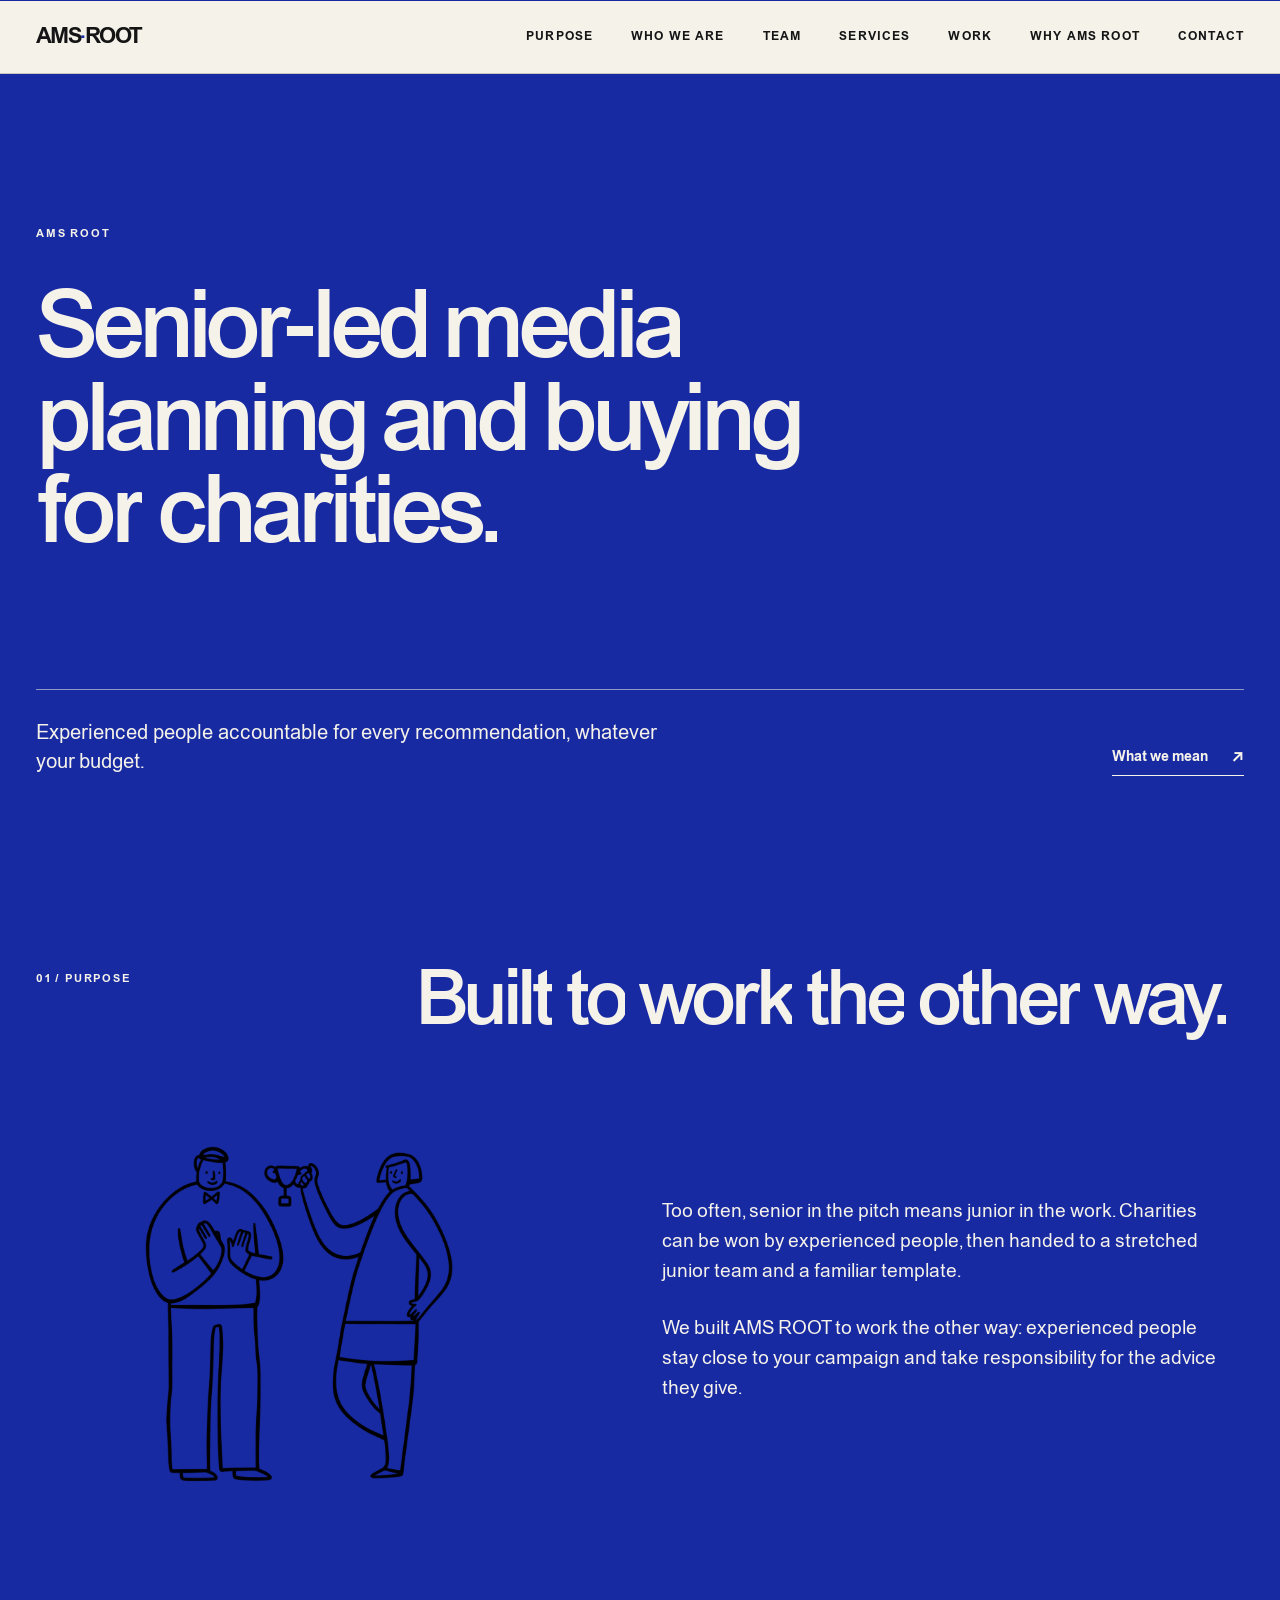
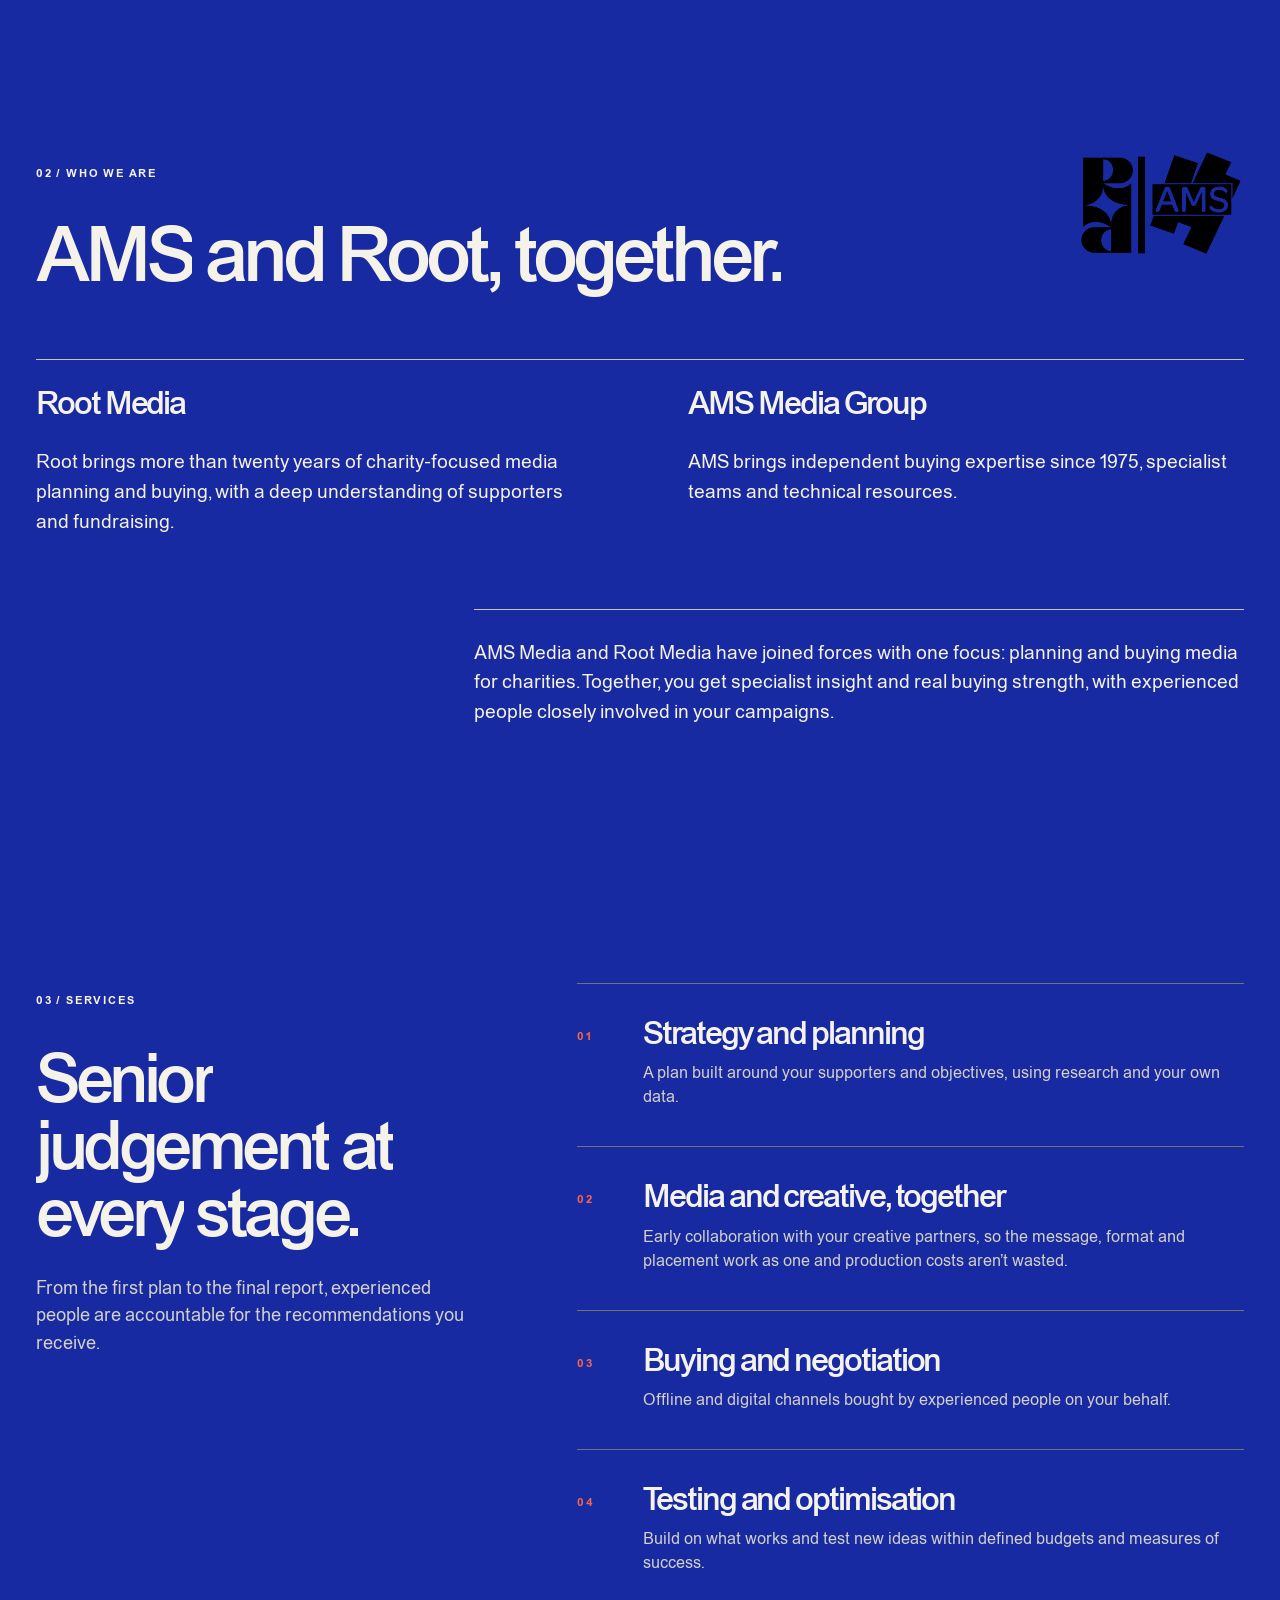
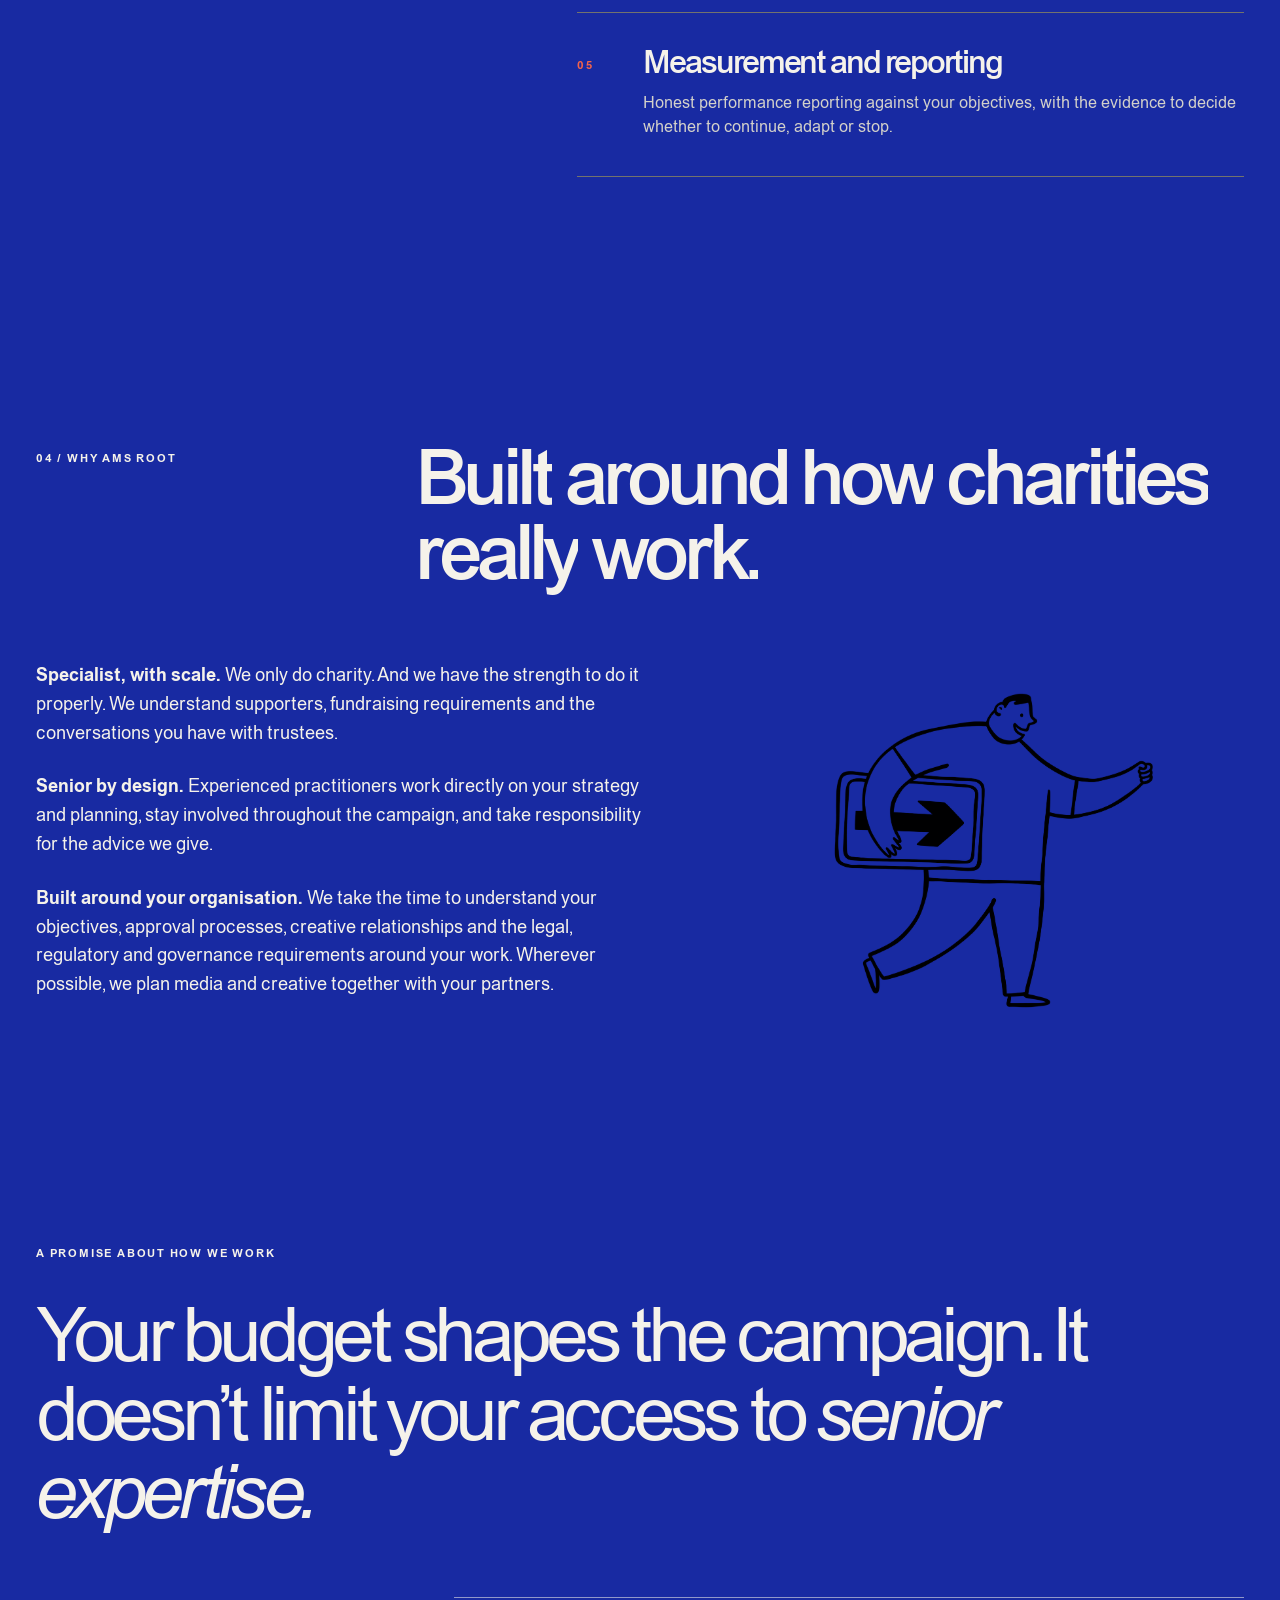
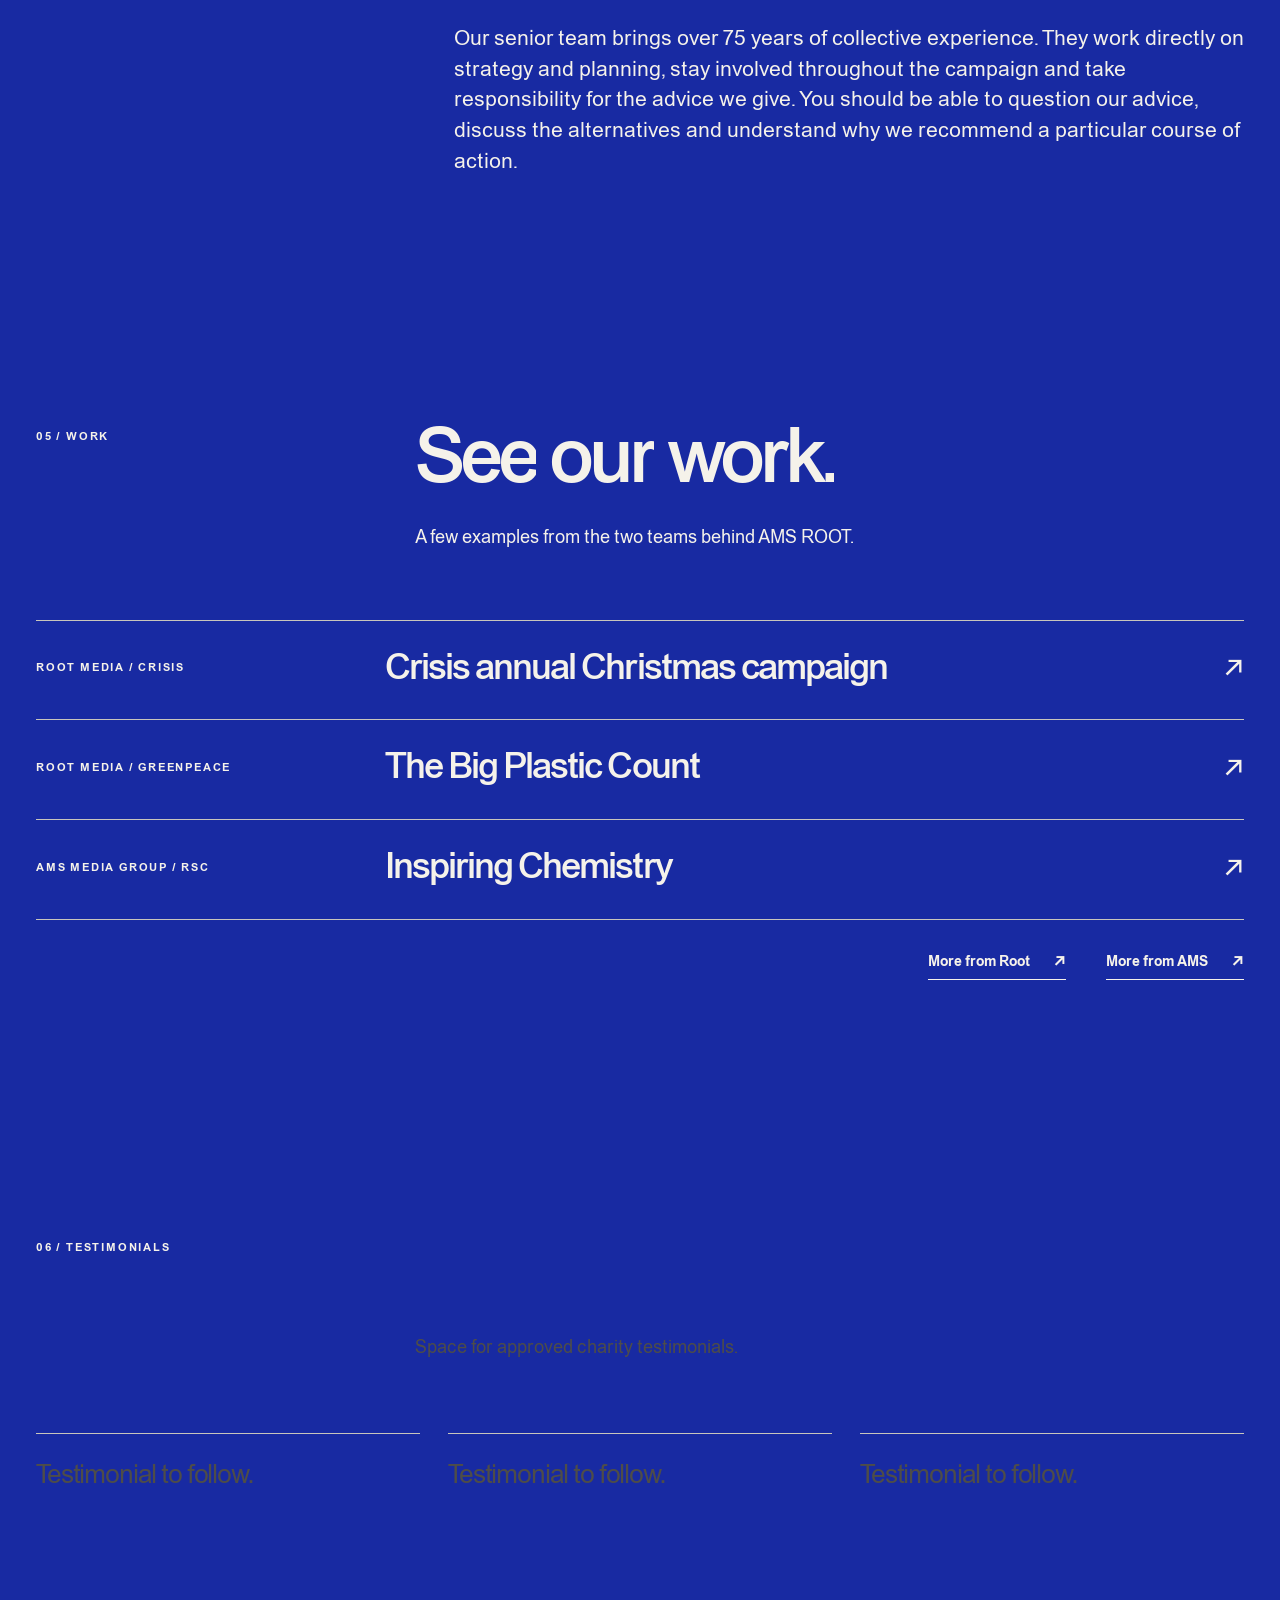
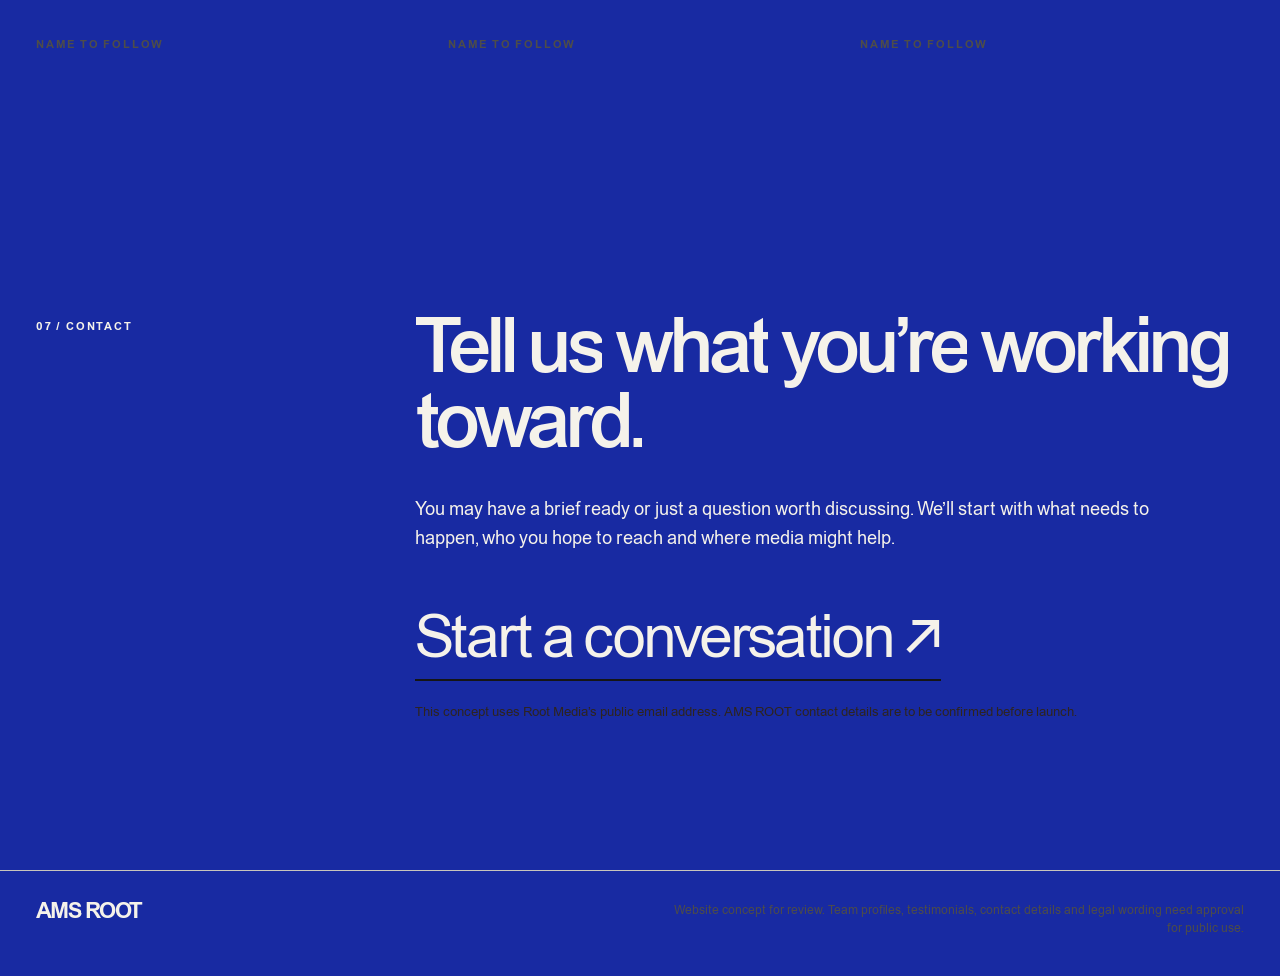
==== index.html @ 09531414 "Publish AMS ROOT website concept" ====
<!doctype html>
<html lang="en-GB">
<head>
  <meta charset="utf-8">
  <meta name="viewport" content="width=device-width, initial-scale=1">
  <meta name="robots" content="noindex, nofollow">
  <meta name="theme-color" content="#f5f2ea">
  <meta name="description" content="Senior-led media planning and buying for charities, with experienced people accountable for every recommendation, whatever your budget.">
  <title>AMS ROOT — Senior-led media planning and buying for charities</title>
  <style>
    @font-face { font-family: 'ABC Areal'; src: url('assets/fonts/ABCAreal-Regular.woff2') format('woff2'); font-weight: 400; font-style: normal; font-display: swap; }
    @font-face { font-family: 'ABC Areal'; src: url('assets/fonts/ABCAreal-Medium.woff2') format('woff2'); font-weight: 500; font-style: normal; font-display: swap; }
    @font-face { font-family: 'ABC Areal'; src: url('assets/fonts/ABCAreal-Bold.woff2') format('woff2'); font-weight: 700; font-style: normal; font-display: swap; }
    @font-face { font-family: 'ABC Areal'; src: url('assets/fonts/ABCAreal-RegularItalic.woff2') format('woff2'); font-weight: 400; font-style: italic; font-display: swap; }
    :root {
      --paper: #f5f2ea;
      --white: #fffefa;
      --ink: #151515;
      --muted: #4e4d49;
      --blue: #182aa2;
      --line: #c8c5bc;
      --max: 1440px;
    }
    * { box-sizing: border-box; }
    html { scroll-behavior: smooth; }
    body { margin: 0; background: var(--paper); color: var(--ink); font: 17px/1.5 'ABC Areal', Arial, Helvetica, sans-serif; }
    a { color: inherit; }
    button { font: inherit; cursor: pointer; }
    img { max-width: 100%; }
    h1, h2, h3, p, figure { margin: 0; }
    h1, h2, h3 { font-weight: 500; letter-spacing: -.065em; line-height: .98; }
    h1 { font-size: clamp(3.8rem, 7.4vw, 8rem); }
    h2 { font-size: clamp(3.3rem, 6vw, 6.8rem); }
    h3 { font-size: clamp(1.7rem, 2.5vw, 2.7rem); }
    .shell { width: min(calc(100% - 72px), var(--max)); margin: auto; }
    .kicker { font-size: .7rem; letter-spacing: .16em; line-height: 1.3; text-transform: uppercase; font-weight: 700; }
    .link { display: inline-flex; align-items: center; gap: 24px; border-bottom: 1px solid currentColor; padding: 0 0 7px; font-weight: 700; font-size: .86rem; text-decoration: none; }
    .link:hover { opacity: .64; }
    .arrow { font-size: 1.25em; line-height: 1; }
    :focus-visible { outline: 3px solid var(--blue); outline-offset: 4px; }
    section { scroll-margin-top: 72px; }

    .header { background: var(--paper); border-bottom: 1px solid var(--line); position: sticky; top: 0; z-index: 20; }
    .header-inner { min-height: 72px; display: flex; align-items: center; justify-content: space-between; gap: 30px; }
    .brand { font-size: 1.36rem; font-weight: 700; line-height: 1; letter-spacing: -.07em; text-decoration: none; white-space: nowrap; }
    .brand span { color: var(--blue); }
    .nav { display: flex; align-items: center; gap: 38px; }
    .nav a { text-decoration: none; text-transform: uppercase; font-size: .72rem; font-weight: 700; letter-spacing: .1em; }
    .nav a:hover { border-bottom: 1px solid currentColor; }
    .menu { display: none; border: 0; background: none; font-size: 1.6rem; padding: 5px; line-height: 1; }

    .hero { background: var(--blue); color: var(--paper); min-height: min(760px, calc(100svh - 72px)); display: flex; flex-direction: column; justify-content: space-between; }
    .hero-main { padding-top: clamp(72px, 10vw, 160px); padding-bottom: 80px; }
    .hero .kicker { margin-bottom: 39px; }
    .hero h1 { max-width: 1250px; }
    .hero-bottom { display: flex; align-items: end; justify-content: space-between; gap: 9%; border-top: 1px solid rgba(245,242,234,.55); padding: 28px 0 32px; }
    .hero-bottom p { font-size: clamp(1.05rem, 1.6vw, 1.45rem); max-width: 620px; line-height: 1.42; }
    .hero-bottom .link { white-space: nowrap; }

    .purpose { background: var(--paper); padding: 128px 0 100px; }
    .split { display: grid; grid-template-columns: .34fr 1fr; gap: 8%; }
    .section-label { padding-top: 10px; }
    .purpose h2 { max-width: 980px; }
    .prose { max-width: 790px; }
    .prose p { font-size: clamp(1.1rem, 1.48vw, 1.32rem); line-height: 1.55; margin-top: 32px; }
    .prose p:first-child { margin-top: 0; }
    .purpose-row { margin-top: 65px; display: grid; grid-template-columns: minmax(0, .9fr) minmax(0, 1fr); gap: clamp(50px, 8vw, 140px); align-items: center; }
    .purpose-art { width: min(100%, 490px); justify-self: center; }
    .purpose-art img { display: block; width: 100%; height: auto; }
    .purpose-copy { max-width: 570px; }
    .purpose-copy p { font-size: clamp(1.1rem, 1.5vw, 1.32rem); line-height: 1.55; }
    .purpose-copy p + p { margin-top: 28px; }

    .who { background: var(--white); padding: 122px 0 130px; }
    .who-head { display: grid; grid-template-columns: minmax(0, 1fr) auto; gap: 8%; align-items: end; margin-bottom: 66px; }
    .who h2 { margin: 37px 0 0; }
    .who-mark { width: clamp(112px, 13vw, 170px); align-self: end; margin-bottom: 7px; }
    .who-mark img { display: block; width: 100%; height: auto; }
    .who-grid { display: grid; grid-template-columns: 1fr 1fr; gap: 8%; border-top: 1px solid var(--line); }
    .who-grid article { padding-top: 28px; }
    .who-grid h3 { margin-bottom: 28px; }
    .who-grid p, .who-together { font-size: clamp(1.08rem, 1.5vw, 1.3rem); line-height: 1.55; max-width: 620px; }
    .who-together { margin: 72px 0 0 auto; padding-top: 28px; border-top: 1px solid var(--line); max-width: 770px; }

    .work { background: var(--ink); color: var(--paper); padding: 126px 0 139px; }
    .work-heading { display: grid; grid-template-columns: .34fr 1fr; gap: 8%; }
    .work h2 { max-width: 950px; }
    .work-heading .intro { max-width: 720px; font-size: 1.14rem; line-height: 1.5; margin-top: 28px; color: #d3d1ca; }
    .work-list { margin-top: 82px; border-top: 1px solid #73736d; }
    .work-item { display: grid; grid-template-columns: .34fr 1fr; gap: 8%; align-items: start; border-bottom: 1px solid #73736d; padding: 34px 0 37px; }
    .work-item .number { font-size: .7rem; letter-spacing: .16em; font-weight: 700; padding-top: 10px; }
    .work-item h3 { margin-bottom: 12px; }
    .work-item p { max-width: 660px; color: #d3d1ca; font-size: 1rem; }
    .work-note { margin-top: 22px; max-width: 700px; font-size: .82rem; color: #aba9a1; }

    .philosophy { background: var(--paper); padding: 125px 0 110px; }
    .philosophy h2 { max-width: 1000px; }
    .philosophy-grid { margin-top: 68px; display: grid; grid-template-columns: minmax(0, 1.1fr) minmax(0, .9fr); gap: clamp(50px, 8vw, 140px); align-items: center; }
    .philosophy-grid p { font-size: 1.14rem; line-height: 1.58; max-width: 620px; margin-bottom: 25px; }
    .philosophy-art { grid-column: 2; grid-row: 1; width: min(100%, 460px); justify-self: center; }
    .philosophy-art img { display: block; width: 100%; height: auto; }
    .philosophy-copy { grid-column: 1; grid-row: 1; }
    .belief { background: var(--blue); color: var(--paper); padding: 110px 0 120px; }
    .belief .kicker { margin-bottom: 37px; }
    .belief .statement { max-width: 1190px; font-size: clamp(3rem, 5.9vw, 6.6rem); line-height: 1.04; letter-spacing: -.07em; }
    .belief .statement span { font-family: 'ABC Areal', Arial, Helvetica, sans-serif; font-weight: 400; font-style: italic; letter-spacing: -.075em; }
    .belief .senior-promise { max-width: 790px; margin: 64px 0 0 auto; padding-top: 25px; border-top: 1px solid rgba(245,242,234,.55); font-size: clamp(1.15rem, 1.65vw, 1.55rem); line-height: 1.46; }

    .casework { background: var(--paper); padding: 122px 0 128px; }
    .casework-heading { display: grid; grid-template-columns: .34fr 1fr; gap: 8%; }
    .casework-heading p { max-width: 590px; margin-top: 30px; font-size: 1.14rem; line-height: 1.5; }
    .casework-list { margin-top: 68px; border-top: 1px solid var(--line); }
    .casework-link { display: grid; grid-template-columns: .34fr minmax(0, 1fr) auto; gap: 8%; align-items: center; padding: 28px 0 32px; border-bottom: 1px solid var(--line); text-decoration: none; }
    .casework-source { font-size: .7rem; font-weight: 700; letter-spacing: .16em; text-transform: uppercase; }
    .casework-title { font-size: clamp(1.65rem, 2.8vw, 3.15rem); font-weight: 500; line-height: 1.08; letter-spacing: -.055em; transition: transform .3s ease; }
    .casework-link:hover .casework-title { transform: translateX(8px); }
    .casework-arrow { font-size: clamp(1.35rem, 2.3vw, 2.4rem); line-height: 1; }
    .casework-more { display: flex; justify-content: flex-end; flex-wrap: wrap; gap: 24px 40px; margin-top: 32px; }

    .testimonials { background: var(--white); padding: 122px 0 130px; }
    .testimonial-heading { display: grid; grid-template-columns: .34fr 1fr; gap: 8%; }
    .testimonial-intro { max-width: 650px; margin-top: 28px; font-size: 1.14rem; line-height: 1.5; color: var(--muted); }
    .testimonial-list { display: grid; grid-template-columns: repeat(3, 1fr); gap: 28px; margin-top: 72px; }
    .testimonial-slot { min-height: 220px; padding-top: 26px; border-top: 1px solid var(--line); display: flex; flex-direction: column; justify-content: space-between; }
    .testimonial-slot p { font-size: clamp(1.4rem, 2vw, 2rem); line-height: 1.14; letter-spacing: -.045em; color: var(--muted); }
    .testimonial-slot span { font-size: .7rem; letter-spacing: .16em; text-transform: uppercase; font-weight: 700; color: var(--muted); }

    .contact { background: var(--paper); padding: 126px 0 148px; }
    .contact h2 { max-width: 960px; }
    .contact-grid { display: grid; grid-template-columns: .34fr 1fr; gap: 8%; }
    .contact-copy { margin-top: 36px; max-width: 750px; font-size: 1.15rem; line-height: 1.55; }
    .contact-email { display: inline-block; margin-top: 54px; padding-bottom: 9px; border-bottom: 2px solid var(--ink); font-size: clamp(2rem, 4.7vw, 5.2rem); letter-spacing: -.055em; line-height: 1.05; text-decoration: none; }
    .contact-email:hover { color: var(--blue); border-color: var(--blue); }
    .contact-note { display: block; font-size: .8rem; color: var(--muted); margin-top: 22px; }
    .footer { border-top: 1px solid var(--line); background: var(--paper); padding: 30px 0 38px; }
    .footer-inner { display: flex; justify-content: space-between; align-items: start; gap: 24px; }
    .footer p { max-width: 570px; text-align: right; font-size: .77rem; color: var(--muted); }

    @media(max-width: 900px) {
      .shell { width: min(calc(100% - 46px), var(--max)); }
      .nav { gap: 16px; }
      .hero { min-height: 0; }
      .hero-main { padding: 95px 0 100px; }
      .hero-bottom, .split, .work-heading, .casework-heading, .testimonial-heading, .contact-grid { grid-template-columns: 1fr; }
      .split, .work-heading, .casework-heading, .testimonial-heading, .contact-grid { gap: 27px; }
      .hero-bottom { display: grid; gap: 22px; }
      .purpose-row { gap: 45px; }
      .work-item { grid-template-columns: 50px 1fr; gap: 20px; }
      .philosophy-grid { gap: 35px; }
    }
    @media(max-width: 760px) {
      body { font-size: 16px; }
      .shell { width: min(calc(100% - 34px), var(--max)); }
      .header-inner { min-height: 64px; }
      .brand { font-size: 1.25rem; }
      .menu { display: block; }
      .nav { display: none; position: absolute; top: 64px; left: 0; right: 0; background: var(--paper); border-bottom: 1px solid var(--line); padding: 17px; flex-direction: column; align-items: stretch; gap: 0; }
      .nav.open { display: flex; }
      .nav a { padding: 14px 0; font-size: .85rem; }
      .hero-main { padding: 85px 0 95px; }
      .hero .kicker { margin-bottom: 25px; }
      .hero h1 { font-size: clamp(2.3rem, 9vw, 4.5rem); }
      .hero-bottom { padding: 25px 0 32px; }
      .hero-bottom p { font-size: 1.02rem; }
      .purpose, .who, .work, .philosophy, .casework, .testimonials, .contact { padding: 82px 0 88px; }
      .purpose h2, .who h2, .work h2, .philosophy h2, .casework h2, .testimonials h2, .contact h2 { font-size: clamp(3.2rem, 12vw, 4.8rem); }
      .who-head { grid-template-columns: 1fr auto; gap: 18px; margin-bottom: 44px; }
      .who h2 { margin: 28px 0 0; }
      .who-mark { width: clamp(82px, 20vw, 126px); margin-bottom: 4px; }
      .who-grid { grid-template-columns: 1fr; gap: 40px; }
      .who-grid h3 { margin-bottom: 16px; }
      .who-together { margin-top: 48px; }
      .purpose-row, .philosophy-grid { grid-template-columns: 1fr; gap: 26px; margin-top: 39px; }
      .purpose-copy p, .philosophy-grid p { font-size: 1.03rem; }
      .purpose-art { width: min(100%, 340px); }
      .philosophy-art { grid-column: 1; grid-row: 2; width: min(100%, 350px); }
      .philosophy-copy { grid-column: 1; grid-row: 1; }
      .work-list { margin-top: 51px; }
      .work-item { grid-template-columns: 1fr; gap: 7px; padding: 26px 0 30px; }
      .work-item .number { grid-column: 1/-1; padding: 0 0 10px; }
      .work-item h3 { font-size: 1.9rem; }
      .philosophy-art { margin-top: 12px; }
      .belief { padding: 85px 0 94px; }
      .belief .statement { font-size: clamp(2.9rem, 11vw, 4.7rem); }
      .belief .senior-promise { margin-top: 44px; padding-top: 22px; }
      .casework-heading p { margin-top: 0; font-size: 1.03rem; }
      .casework-list { margin-top: 46px; }
      .casework-link { grid-template-columns: minmax(0, 1fr) auto; gap: 12px; padding: 25px 0 28px; }
      .casework-source { grid-column: 1 / -1; }
      .casework-title { font-size: clamp(1.55rem, 7vw, 2.25rem); }
      .casework-more { justify-content: flex-start; margin-top: 30px; }
      .testimonial-list { grid-template-columns: 1fr; gap: 35px; margin-top: 50px; }
      .testimonial-slot { min-height: 150px; }
      .contact-email { font-size: clamp(2rem, 9vw, 3.5rem); margin-top: 40px; }
      .footer-inner { flex-direction: column; }
      .footer p { text-align: left; }
    }
    @media(prefers-reduced-motion: reduce) { html { scroll-behavior: auto; } }
  </style>
  <link rel="stylesheet" href="assets/site-effects.css">
</head>
<body data-theme="blue">
  <header class="header"><div class="shell header-inner">
    <a class="brand" href="#top" aria-label="AMS ROOT, back to top">AMS<span>·</span>ROOT</a>
    <button class="menu" type="button" aria-controls="nav" aria-expanded="false" aria-label="Open navigation">☰</button>
    <nav class="nav" id="nav" aria-label="Main navigation"><a href="#purpose">Purpose</a><a href="#who">Who we are</a><a href="team.html">Team</a><a href="#work">Services</a><a href="#casework">Work</a><a href="#philosophy">Why AMS ROOT</a><a href="#contact">Contact</a></nav>
  </div></header>

  <main id="top">
    <section class="hero" data-scroll-theme="blue" aria-labelledby="hero-title">
      <div class="shell hero-main"><div class="kicker">AMS ROOT</div><h1 id="hero-title">Senior-led media<br>planning and buying<br>for charities.</h1></div>
      <div class="shell hero-bottom"><p>Experienced people accountable for every recommendation, whatever your budget.</p><a class="link" href="#purpose">What we mean <span class="arrow" aria-hidden="true">↗</span></a></div>
    </section>

    <section class="purpose" id="purpose" data-scroll-theme="paper"><div class="shell">
      <div class="split"><div class="section-label kicker">01 / Purpose</div><h2>Built to work the other way.</h2></div>
      <div class="purpose-row"><figure class="purpose-art"><img src="assets/illustration-trophy-transparent.png" alt="Line illustration of two people celebrating with a trophy" loading="lazy"></figure><div class="purpose-copy">
        <p>Too often, senior in the pitch means junior in the work. Charities can be won by experienced people, then handed to a stretched junior team and a familiar template.</p>
        <p>We built AMS ROOT to work the other way: experienced people stay close to your campaign and take responsibility for the advice they give.</p>
      </div></div>
    </div></section>

    <section class="who" id="who" data-scroll-theme="white"><div class="shell">
      <div class="who-head"><div><div class="kicker">02 / Who we are</div><h2>AMS and Root, together.</h2></div><div class="who-mark"><img src="assets/ams-root-merge-transparent.png" alt="Root and AMS combined mark" loading="lazy"></div></div>
      <div class="who-grid">
        <article><h3>Root Media</h3><p>Root brings more than twenty years of charity-focused media planning and buying, with a deep understanding of supporters and fundraising.</p></article>
        <article><h3>AMS Media Group</h3><p>AMS brings independent buying expertise since 1975, specialist teams and technical resources.</p></article>
      </div>
      <p class="who-together">AMS Media and Root Media have joined forces with one focus: planning and buying media for charities. Together, you get specialist insight and real buying strength, with experienced people closely involved in your campaigns.</p>
    </div></section>

    <section class="work" id="work" data-scroll-theme="ink"><div class="shell">
      <div class="work-heading"><div class="section-label kicker">03 / Services</div><div><h2>Senior judgement at every stage.</h2><p class="intro">From the first plan to the final report, experienced people are accountable for the recommendations you receive.</p></div></div>
      <div class="work-list">
        <article class="work-item"><span class="number">01</span><span><h3>Strategy and planning</h3><p>A plan built around your supporters and objectives, using research and your own data.</p></span></article>
        <article class="work-item"><span class="number">02</span><span><h3>Media and creative, together</h3><p>Early collaboration with your creative partners, so the message, format and placement work as one and production costs aren’t wasted.</p></span></article>
        <article class="work-item"><span class="number">03</span><span><h3>Buying and negotiation</h3><p>Offline and digital channels bought by experienced people on your behalf.</p></span></article>
        <article class="work-item"><span class="number">04</span><span><h3>Testing and optimisation</h3><p>Build on what works and test new ideas within defined budgets and measures of success.</p></span></article>
        <article class="work-item"><span class="number">05</span><span><h3>Measurement and reporting</h3><p>Honest performance reporting against your objectives, with the evidence to decide whether to continue, adapt or stop.</p></span></article>
      </div>
    </div></section>

    <section class="philosophy" id="philosophy" data-scroll-theme="paper"><div class="shell">
      <div class="split"><div class="section-label kicker">04 / Why AMS ROOT</div><h2>Built around how charities really work.</h2></div>
      <div class="philosophy-grid"><div class="philosophy-copy">
        <p><strong>Specialist, with scale.</strong> We only do charity. And we have the strength to do it properly. We understand supporters, fundraising requirements and the conversations you have with trustees.</p>
        <p><strong>Senior by design.</strong> Experienced practitioners work directly on your strategy and planning, stay involved throughout the campaign, and take responsibility for the advice we give.</p>
        <p><strong>Built around your organisation.</strong> We take the time to understand your objectives, approval processes, creative relationships and the legal, regulatory and governance requirements around your work. Wherever possible, we plan media and creative together with your partners.</p>
      </div><figure class="philosophy-art"><img src="assets/illustration-direction-transparent.png" alt="Line illustration of a person carrying a directional sign" loading="lazy"></figure></div>
    </div></section>

    <section class="belief" data-scroll-theme="blue"><div class="shell"><div class="kicker">A promise about how we work</div><p class="statement">Your budget shapes the campaign. It doesn’t limit your access to <span>senior expertise.</span></p><p class="senior-promise">Our senior team brings over 75 years of collective experience. They work directly on strategy and planning, stay involved throughout the campaign and take responsibility for the advice we give. You should be able to question our advice, discuss the alternatives and understand why we recommend a particular course of action.</p></div></section>

    <section class="casework" id="casework" data-scroll-theme="paper"><div class="shell">
      <div class="casework-heading"><div class="section-label kicker">05 / Work</div><div><h2>See our work.</h2><p>A few examples from the two teams behind AMS ROOT.</p></div></div>
      <div class="casework-list">
        <a class="casework-link" href="https://www.rootmedia.co.uk/work/annual-christmas-campaign" target="_blank" rel="noopener noreferrer" aria-label="Crisis annual Christmas campaign case study on Root Media, opens in a new tab"><span class="casework-source">Root Media / Crisis</span><span class="casework-title">Crisis annual Christmas campaign</span><span class="casework-arrow" aria-hidden="true">↗</span></a>
        <a class="casework-link" href="https://www.rootmedia.co.uk/work/the-big-plastic-count" target="_blank" rel="noopener noreferrer" aria-label="The Big Plastic Count case study on Root Media, opens in a new tab"><span class="casework-source">Root Media / Greenpeace</span><span class="casework-title">The Big Plastic Count</span><span class="casework-arrow" aria-hidden="true">↗</span></a>
        <a class="casework-link" href="https://www.amsgroup.co.uk/case-studies/royal-society-of-chemistry" target="_blank" rel="noopener noreferrer" aria-label="Royal Society of Chemistry case study on AMS Media Group, opens in a new tab"><span class="casework-source">AMS Media Group / RSC</span><span class="casework-title">Inspiring Chemistry</span><span class="casework-arrow" aria-hidden="true">↗</span></a>
      </div>
      <div class="casework-more"><a class="link" href="https://www.rootmedia.co.uk/case-studies" target="_blank" rel="noopener noreferrer">More from Root <span class="arrow" aria-hidden="true">↗</span></a><a class="link" href="https://www.amsgroup.co.uk/our-work" target="_blank" rel="noopener noreferrer">More from AMS <span class="arrow" aria-hidden="true">↗</span></a></div>
    </div></section>

    <section class="testimonials" id="testimonials" data-scroll-theme="white"><div class="shell">
      <div class="testimonial-heading"><div class="section-label kicker">06 / Testimonials</div><div><h2>In their words.</h2><p class="testimonial-intro">Space for approved charity testimonials.</p></div></div>
      <div class="testimonial-list" aria-label="Testimonial placeholders">
        <div class="testimonial-slot"><p>Testimonial to follow.</p><span>Name to follow</span></div>
        <div class="testimonial-slot"><p>Testimonial to follow.</p><span>Name to follow</span></div>
        <div class="testimonial-slot"><p>Testimonial to follow.</p><span>Name to follow</span></div>
      </div>
    </div></section>

    <section class="contact" id="contact" data-scroll-theme="vermilion"><div class="shell contact-grid"><div class="section-label kicker">07 / Contact</div><div><h2>Tell us what you’re working toward.</h2><p class="contact-copy">You may have a brief ready or just a question worth discussing. We’ll start with what needs to happen, who you hope to reach and where media might help.</p><a class="contact-email" href="mailto:hello@rootmedia.co.uk?subject=AMS%20ROOT%20enquiry">Start a conversation ↗</a><span class="contact-note">This concept uses Root Media’s public email address. AMS ROOT contact details are to be confirmed before launch.</span></div></div></section>
  </main>

  <footer class="footer" data-scroll-theme="paper"><div class="shell footer-inner"><a class="brand" href="#top">AMS<span>·</span>ROOT</a><p>Website concept for review. Team profiles, testimonials, contact details and legal wording need approval for public use.</p></div></footer>
  <script>
    const menu = document.querySelector('.menu');
    const nav = document.querySelector('.nav');
    menu.addEventListener('click', () => {
      const open = nav.classList.toggle('open');
      menu.setAttribute('aria-expanded', String(open));
      menu.setAttribute('aria-label', open ? 'Close navigation' : 'Open navigation');
    });
    nav.querySelectorAll('a').forEach(a => a.addEventListener('click', () => {
      nav.classList.remove('open');
      menu.setAttribute('aria-expanded', 'false');
      menu.setAttribute('aria-label', 'Open navigation');
    }));
  </script>
  <script src="assets/site-effects.js" defer></script>
</body>
</html>
---- assets/site-effects.css ----
:root { --vermilion: #f2644b; }

html { scroll-snap-type: y mandatory; scroll-padding-top: 72px; }
main > section { scroll-snap-align: start; scroll-margin-top: 0; }

body[data-theme="blue"] { --surface: #182aa2; --surface-text: #f5f2ea; }
body[data-theme="paper"] { --surface: #f5f2ea; --surface-text: #151515; }
body[data-theme="white"] { --surface: #fffefa; --surface-text: #151515; }
body[data-theme="ink"] { --surface: #151515; --surface-text: #f5f2ea; }
body[data-theme="vermilion"] { --surface: var(--vermilion); --surface-text: #151515; }

body {
  background-color: var(--surface);
  color: var(--surface-text);
  transition: background-color .75s cubic-bezier(.22, 1, .36, 1), color .55s ease;
}

.header { background-color: #f5f2ea; color: #151515; }
.hero, .purpose, .who, .work, .philosophy, .belief, .casework, .testimonials, .contact,
.intro, .team, .next, .footer { background: transparent; color: inherit; }

.work-item .number { color: var(--vermilion); }
.work .shell { display: grid; grid-template-columns: .8fr 1.2fr; gap: 8%; align-items: start; }
.work-heading { display: block; position: sticky; top: 120px; }
.work-heading .section-label { margin-bottom: 38px; }
.work h2 { font-size: clamp(3.3rem, 5.35vw, 6.2rem); }
.work-list { margin-top: 0; }
.work-item { grid-template-columns: 42px 1fr; gap: 24px; }
.contact-note { color: #2e241f; }
::selection { background: var(--vermilion); color: #151515; }

.reveal-word { display: inline-block; overflow: hidden; vertical-align: bottom; padding-bottom: .1em; margin-bottom: -.1em; }
.reveal-word > span { display: inline-block; }
.motion-ready .reveal-heading:not(.is-visible) .reveal-word > span {
  opacity: 0;
  transform: translateY(1.12em);
}
.motion-ready .reveal-heading.is-visible .reveal-word > span {
  opacity: 1;
  transform: translateY(0);
  transition: transform .9s cubic-bezier(.22, 1, .36, 1) var(--reveal-delay), opacity .55s ease var(--reveal-delay);
}

@media (max-width: 900px) {
  .work .shell { display: block; }
  .work-heading { position: static; }
  .work-list { margin-top: 58px; }
}

@media (max-width: 760px) {
  html { scroll-padding-top: 64px; }
  .work h2 { font-size: clamp(3.2rem, 12vw, 4.8rem); }
  .work-list { margin-top: 51px; }
  .work-item { grid-template-columns: 1fr; gap: 7px; }
}

@media (prefers-reduced-motion: reduce) {
  html { scroll-snap-type: none; }
  body { transition: none; }
  .motion-ready .reveal-heading .reveal-word > span { opacity: 1; transform: none; transition: none; }
}
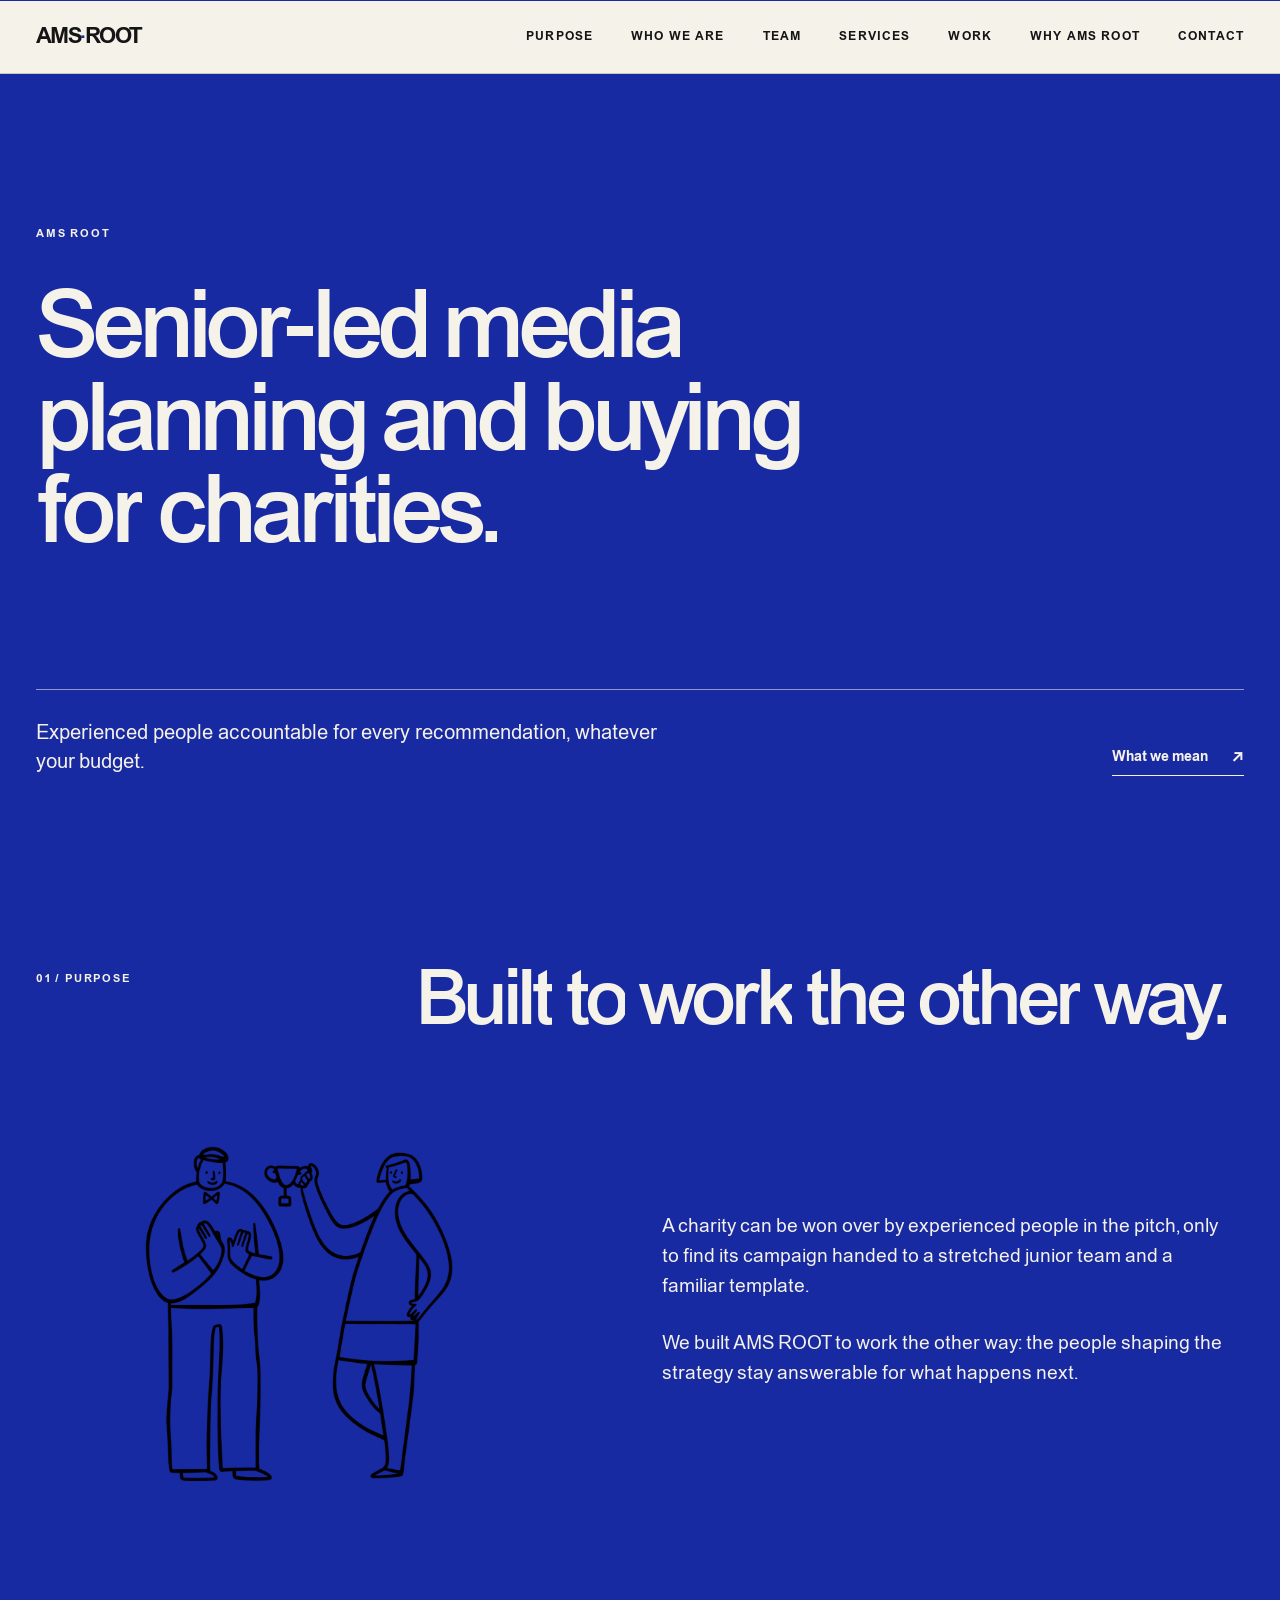
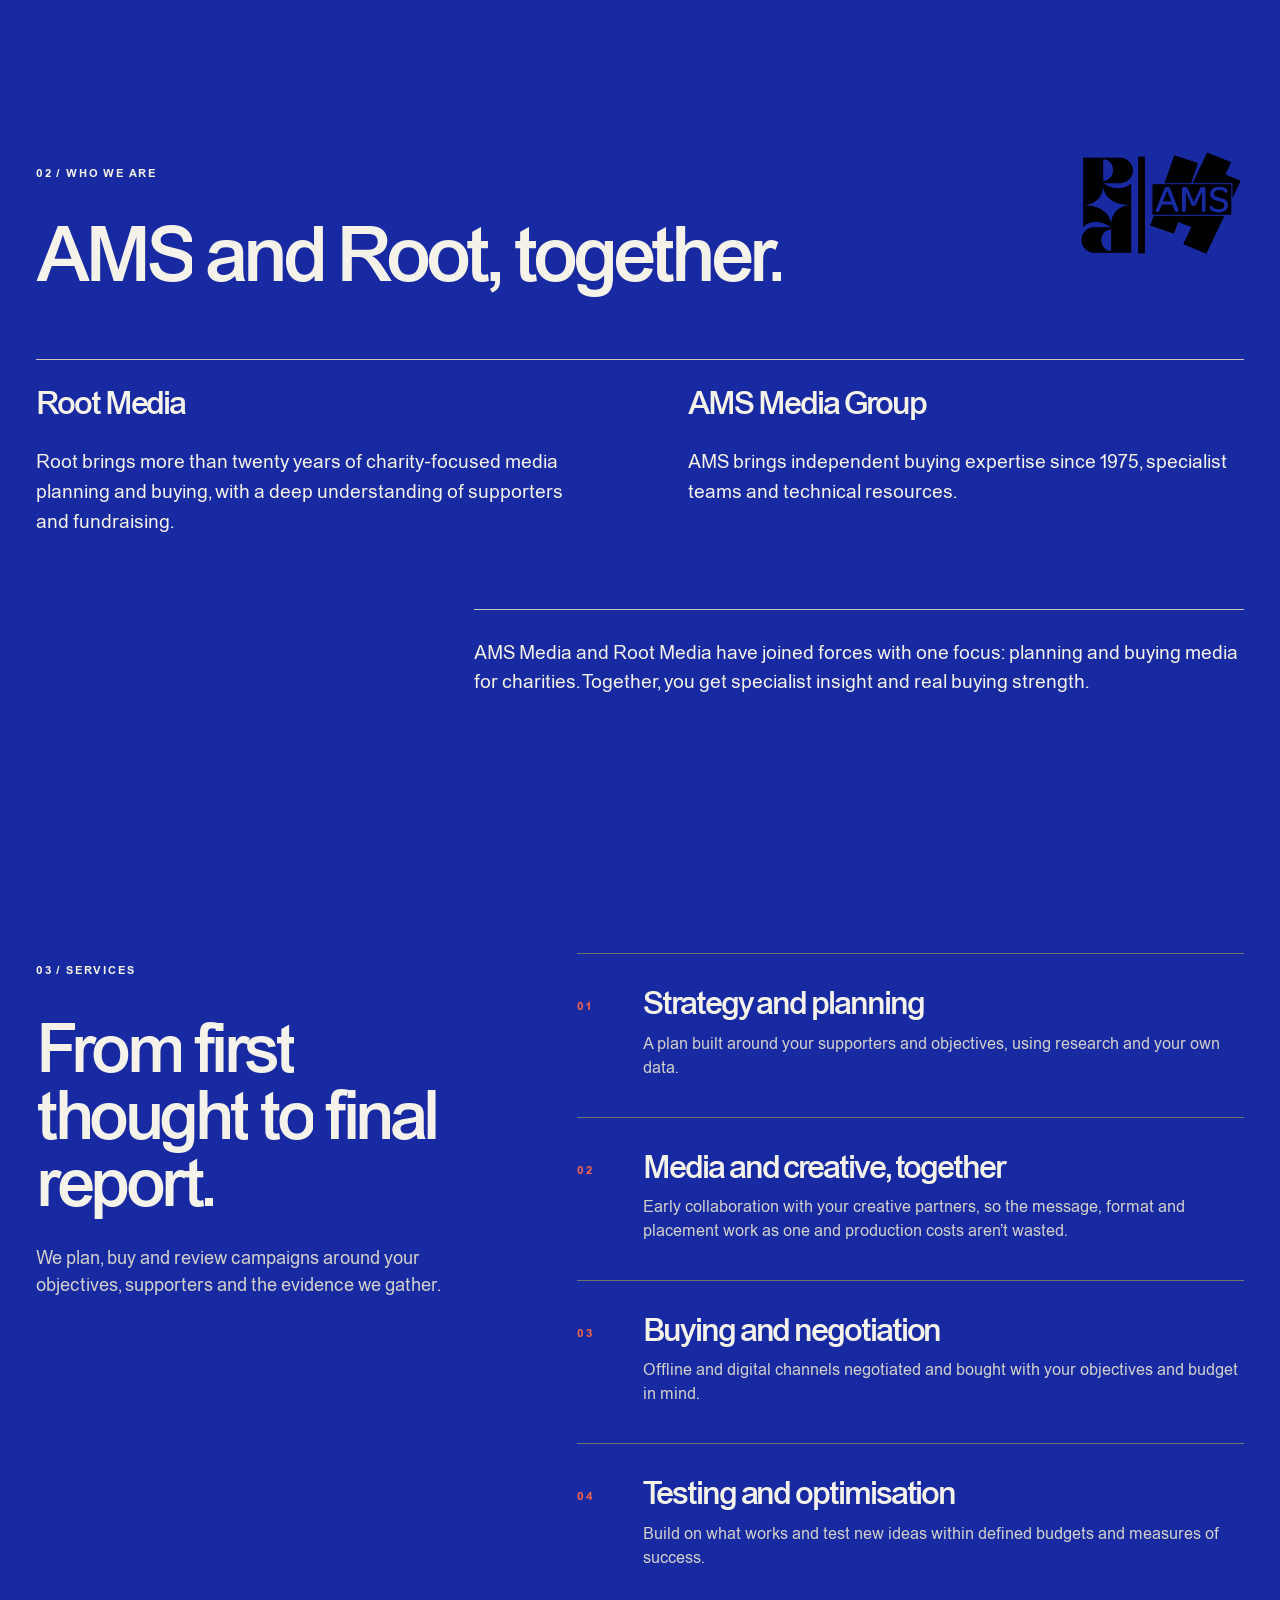
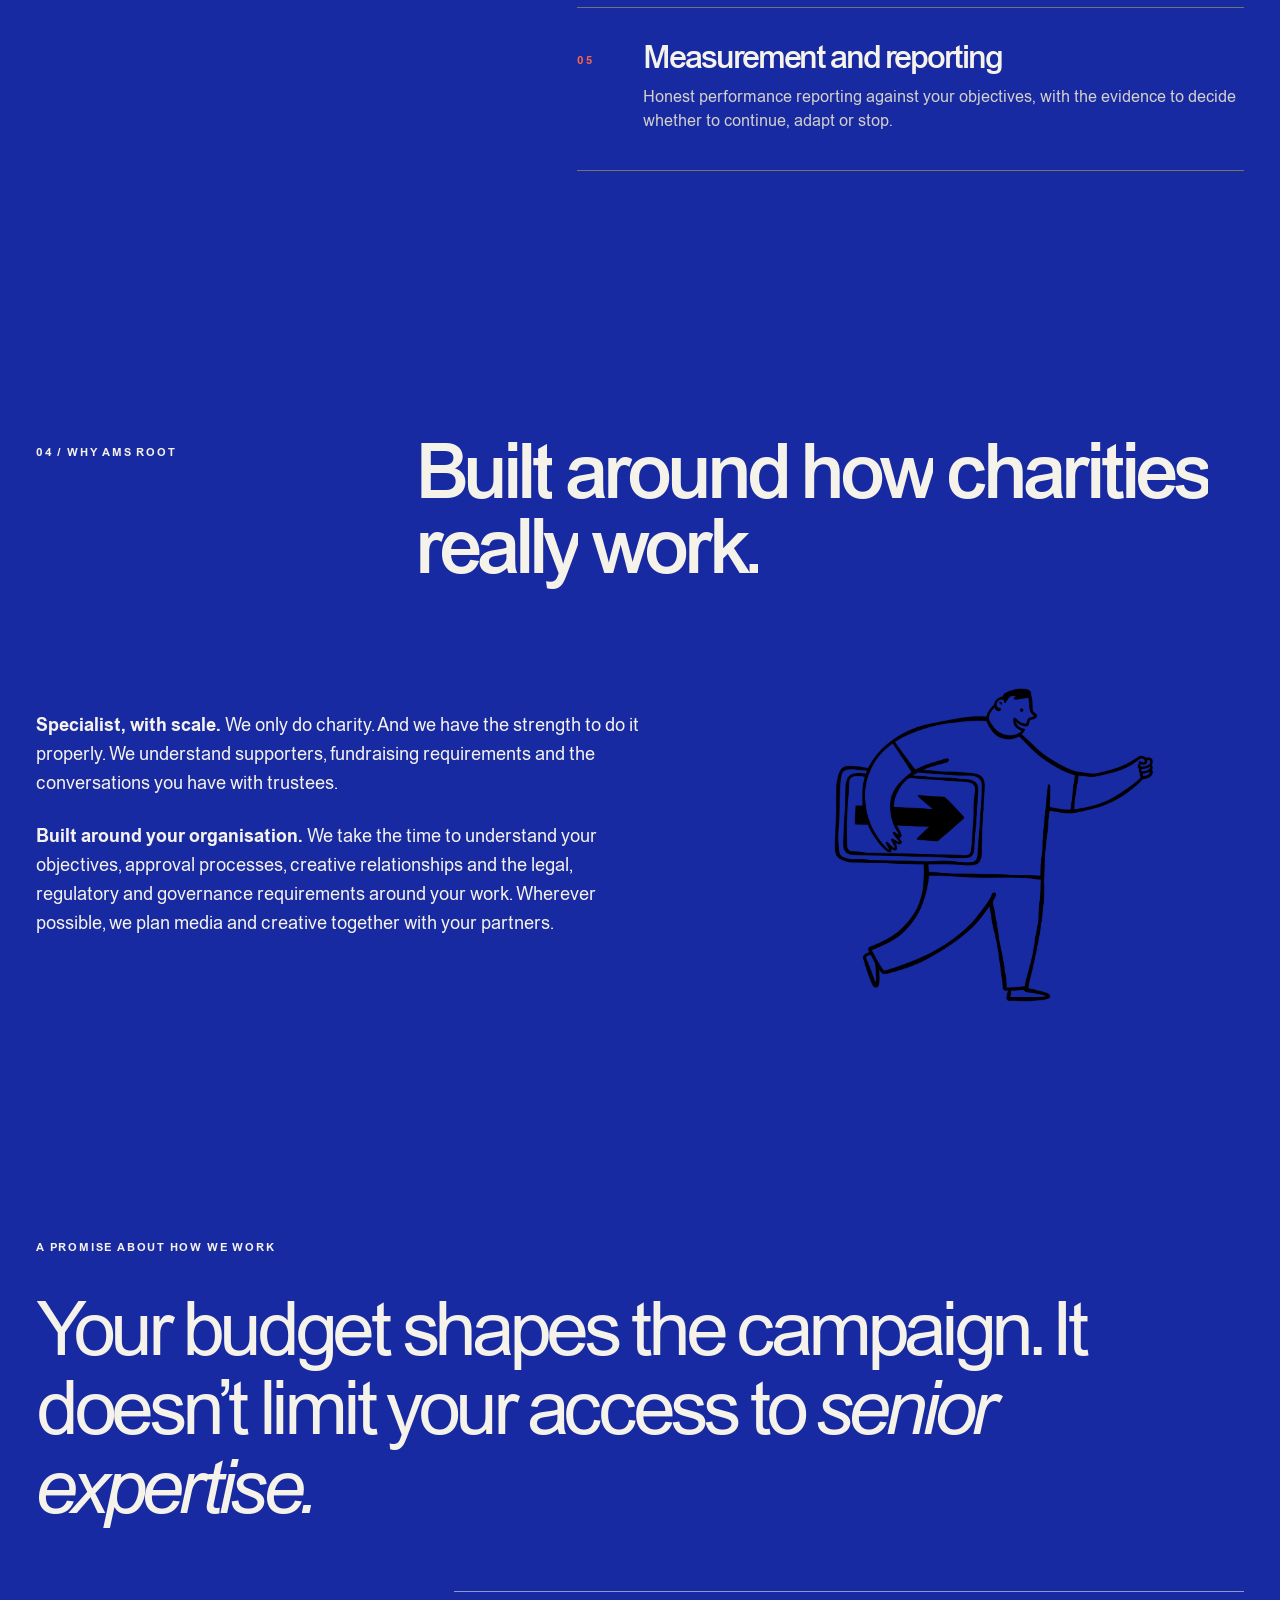
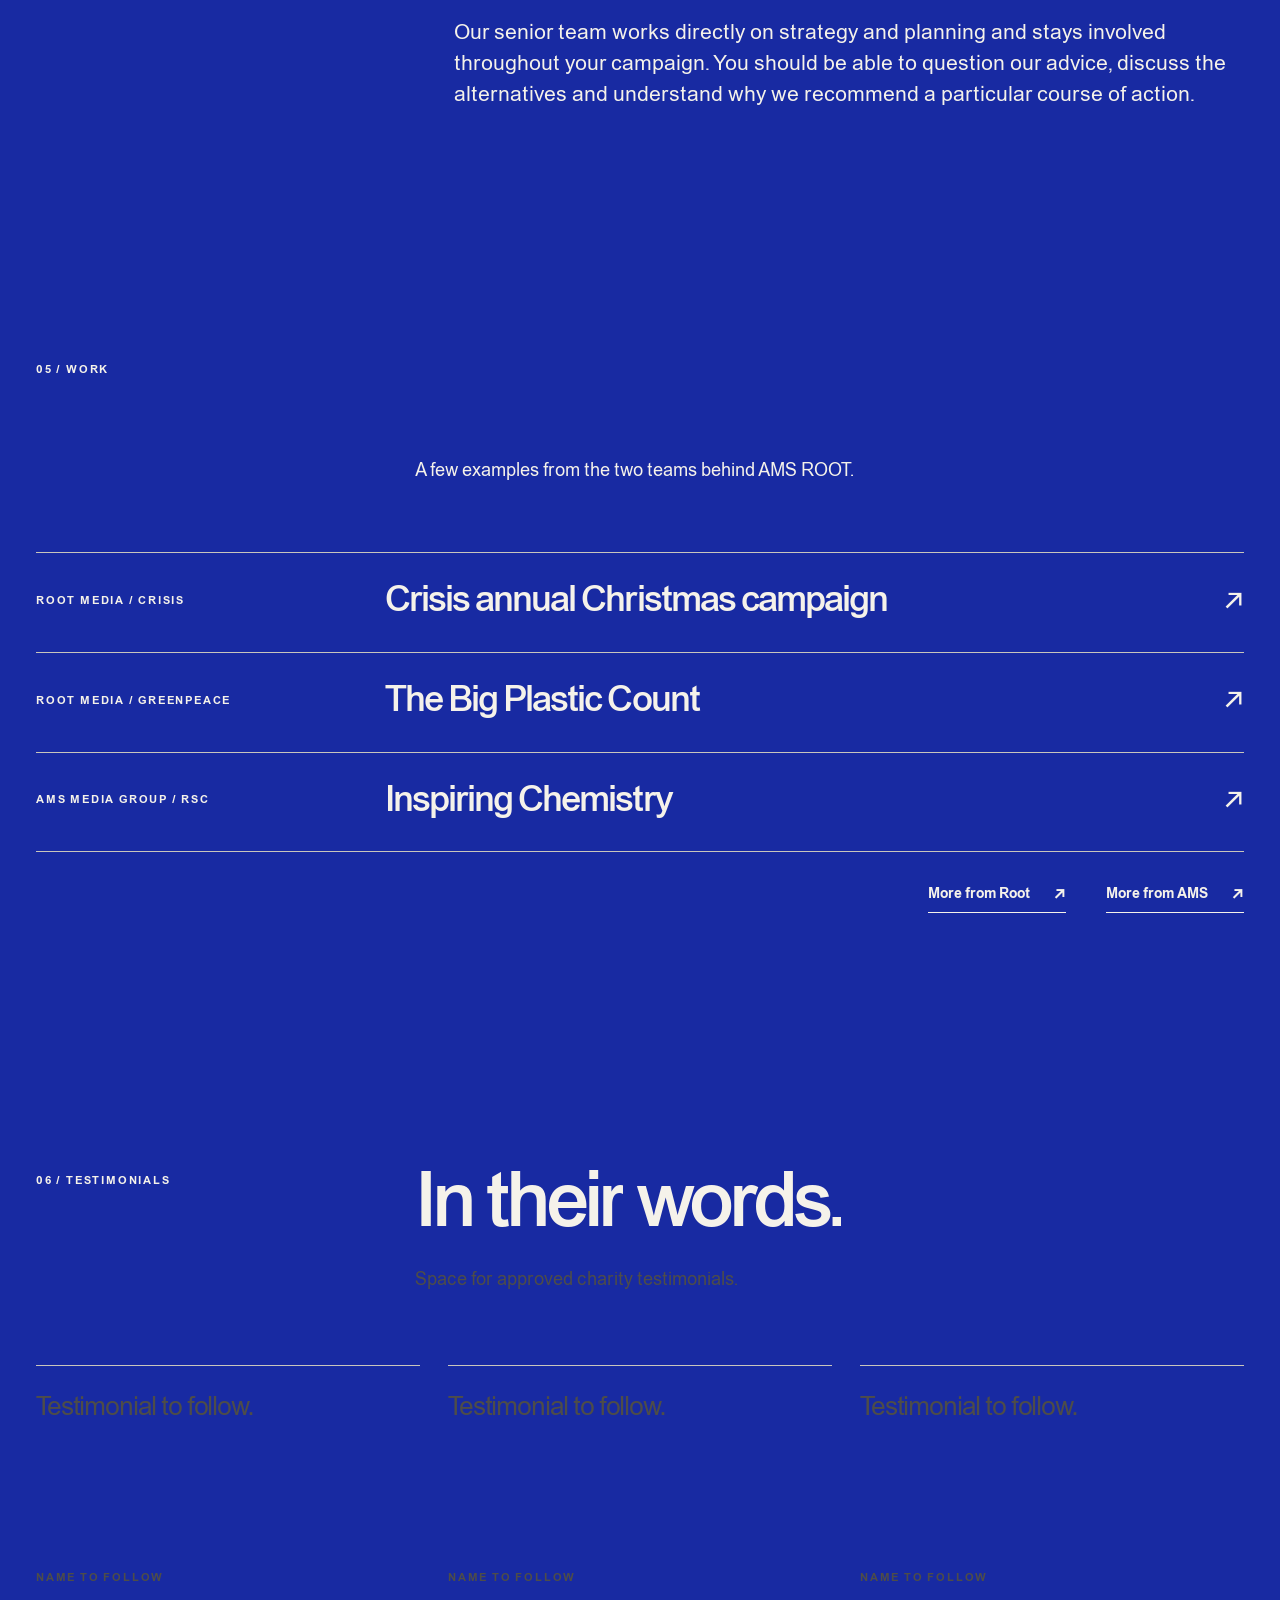
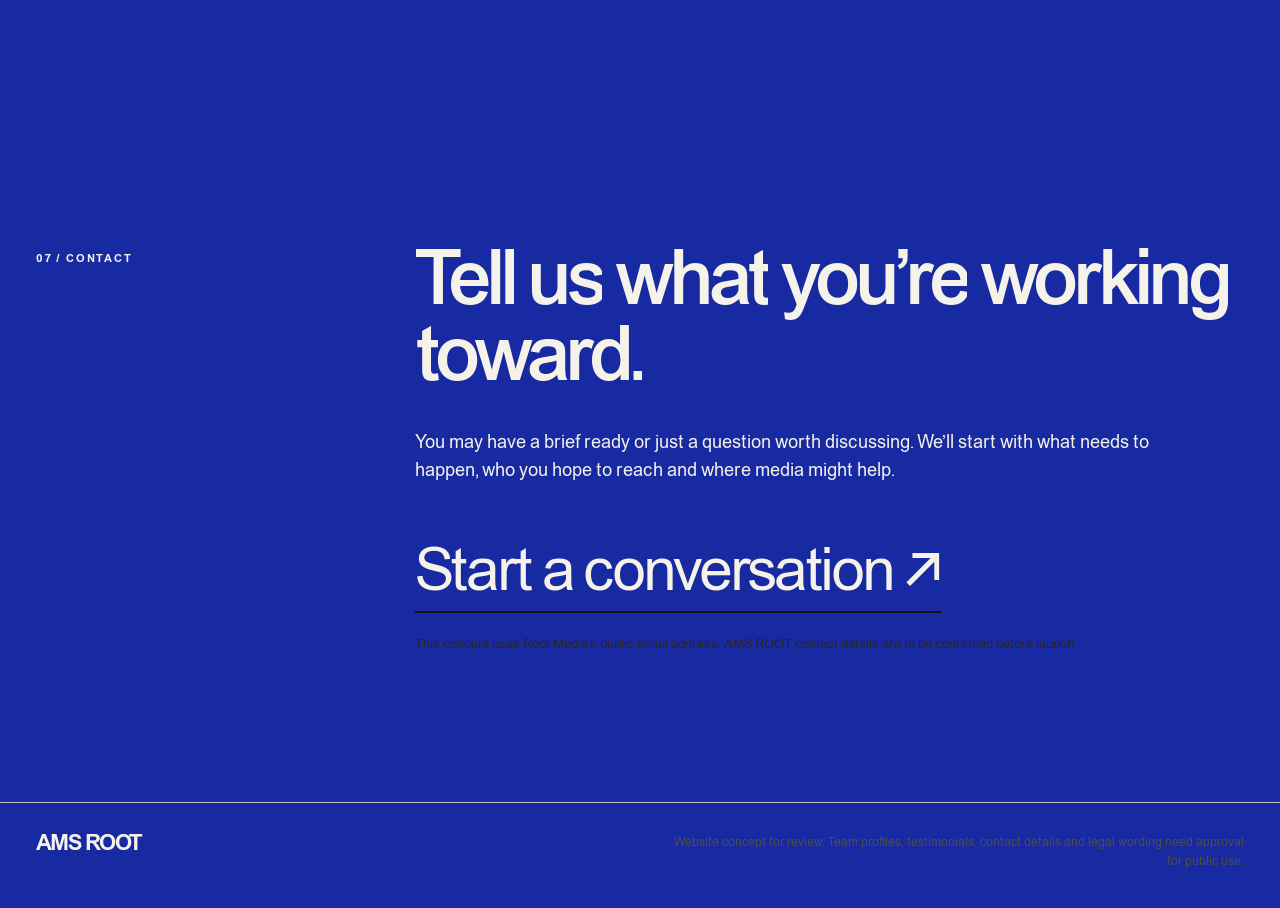
==== commit 13bf3c94: "Refine senior team messaging" ====
--- a/index.html
+++ b/index.html
@@ -215,8 +215,8 @@
     <section class="purpose" id="purpose" data-scroll-theme="paper"><div class="shell">
       <div class="split"><div class="section-label kicker">01 / Purpose</div><h2>Built to work the other way.</h2></div>
       <div class="purpose-row"><figure class="purpose-art"><img src="assets/illustration-trophy-transparent.png" alt="Line illustration of two people celebrating with a trophy" loading="lazy"></figure><div class="purpose-copy">
-        <p>Too often, senior in the pitch means junior in the work. Charities can be won by experienced people, then handed to a stretched junior team and a familiar template.</p>
-        <p>We built AMS ROOT to work the other way: experienced people stay close to your campaign and take responsibility for the advice they give.</p>
+        <p>A charity can be won over by experienced people in the pitch, only to find its campaign handed to a stretched junior team and a familiar template.</p>
+        <p>We built AMS ROOT to work the other way: the people shaping the strategy stay answerable for what happens next.</p>
       </div></div>
     </div></section>
 
@@ -226,15 +226,15 @@
         <article><h3>Root Media</h3><p>Root brings more than twenty years of charity-focused media planning and buying, with a deep understanding of supporters and fundraising.</p></article>
         <article><h3>AMS Media Group</h3><p>AMS brings independent buying expertise since 1975, specialist teams and technical resources.</p></article>
       </div>
-      <p class="who-together">AMS Media and Root Media have joined forces with one focus: planning and buying media for charities. Together, you get specialist insight and real buying strength, with experienced people closely involved in your campaigns.</p>
+      <p class="who-together">AMS Media and Root Media have joined forces with one focus: planning and buying media for charities. Together, you get specialist insight and real buying strength.</p>
     </div></section>
 
     <section class="work" id="work" data-scroll-theme="ink"><div class="shell">
-      <div class="work-heading"><div class="section-label kicker">03 / Services</div><div><h2>Senior judgement at every stage.</h2><p class="intro">From the first plan to the final report, experienced people are accountable for the recommendations you receive.</p></div></div>
+      <div class="work-heading"><div class="section-label kicker">03 / Services</div><div><h2>From first thought to final report.</h2><p class="intro">We plan, buy and review campaigns around your objectives, supporters and the evidence we gather.</p></div></div>
       <div class="work-list">
         <article class="work-item"><span class="number">01</span><span><h3>Strategy and planning</h3><p>A plan built around your supporters and objectives, using research and your own data.</p></span></article>
         <article class="work-item"><span class="number">02</span><span><h3>Media and creative, together</h3><p>Early collaboration with your creative partners, so the message, format and placement work as one and production costs aren’t wasted.</p></span></article>
-        <article class="work-item"><span class="number">03</span><span><h3>Buying and negotiation</h3><p>Offline and digital channels bought by experienced people on your behalf.</p></span></article>
+        <article class="work-item"><span class="number">03</span><span><h3>Buying and negotiation</h3><p>Offline and digital channels negotiated and bought with your objectives and budget in mind.</p></span></article>
         <article class="work-item"><span class="number">04</span><span><h3>Testing and optimisation</h3><p>Build on what works and test new ideas within defined budgets and measures of success.</p></span></article>
         <article class="work-item"><span class="number">05</span><span><h3>Measurement and reporting</h3><p>Honest performance reporting against your objectives, with the evidence to decide whether to continue, adapt or stop.</p></span></article>
       </div>
@@ -244,12 +244,11 @@
       <div class="split"><div class="section-label kicker">04 / Why AMS ROOT</div><h2>Built around how charities really work.</h2></div>
       <div class="philosophy-grid"><div class="philosophy-copy">
         <p><strong>Specialist, with scale.</strong> We only do charity. And we have the strength to do it properly. We understand supporters, fundraising requirements and the conversations you have with trustees.</p>
-        <p><strong>Senior by design.</strong> Experienced practitioners work directly on your strategy and planning, stay involved throughout the campaign, and take responsibility for the advice we give.</p>
         <p><strong>Built around your organisation.</strong> We take the time to understand your objectives, approval processes, creative relationships and the legal, regulatory and governance requirements around your work. Wherever possible, we plan media and creative together with your partners.</p>
       </div><figure class="philosophy-art"><img src="assets/illustration-direction-transparent.png" alt="Line illustration of a person carrying a directional sign" loading="lazy"></figure></div>
     </div></section>
 
-    <section class="belief" data-scroll-theme="blue"><div class="shell"><div class="kicker">A promise about how we work</div><p class="statement">Your budget shapes the campaign. It doesn’t limit your access to <span>senior expertise.</span></p><p class="senior-promise">Our senior team brings over 75 years of collective experience. They work directly on strategy and planning, stay involved throughout the campaign and take responsibility for the advice we give. You should be able to question our advice, discuss the alternatives and understand why we recommend a particular course of action.</p></div></section>
+    <section class="belief" data-scroll-theme="blue"><div class="shell"><div class="kicker">A promise about how we work</div><p class="statement">Your budget shapes the campaign. It doesn’t limit your access to <span>senior expertise.</span></p><p class="senior-promise">Our senior team works directly on strategy and planning and stays involved throughout your campaign. You should be able to question our advice, discuss the alternatives and understand why we recommend a particular course of action.</p></div></section>
 
     <section class="casework" id="casework" data-scroll-theme="paper"><div class="shell">
       <div class="casework-heading"><div class="section-label kicker">05 / Work</div><div><h2>See our work.</h2><p>A few examples from the two teams behind AMS ROOT.</p></div></div>
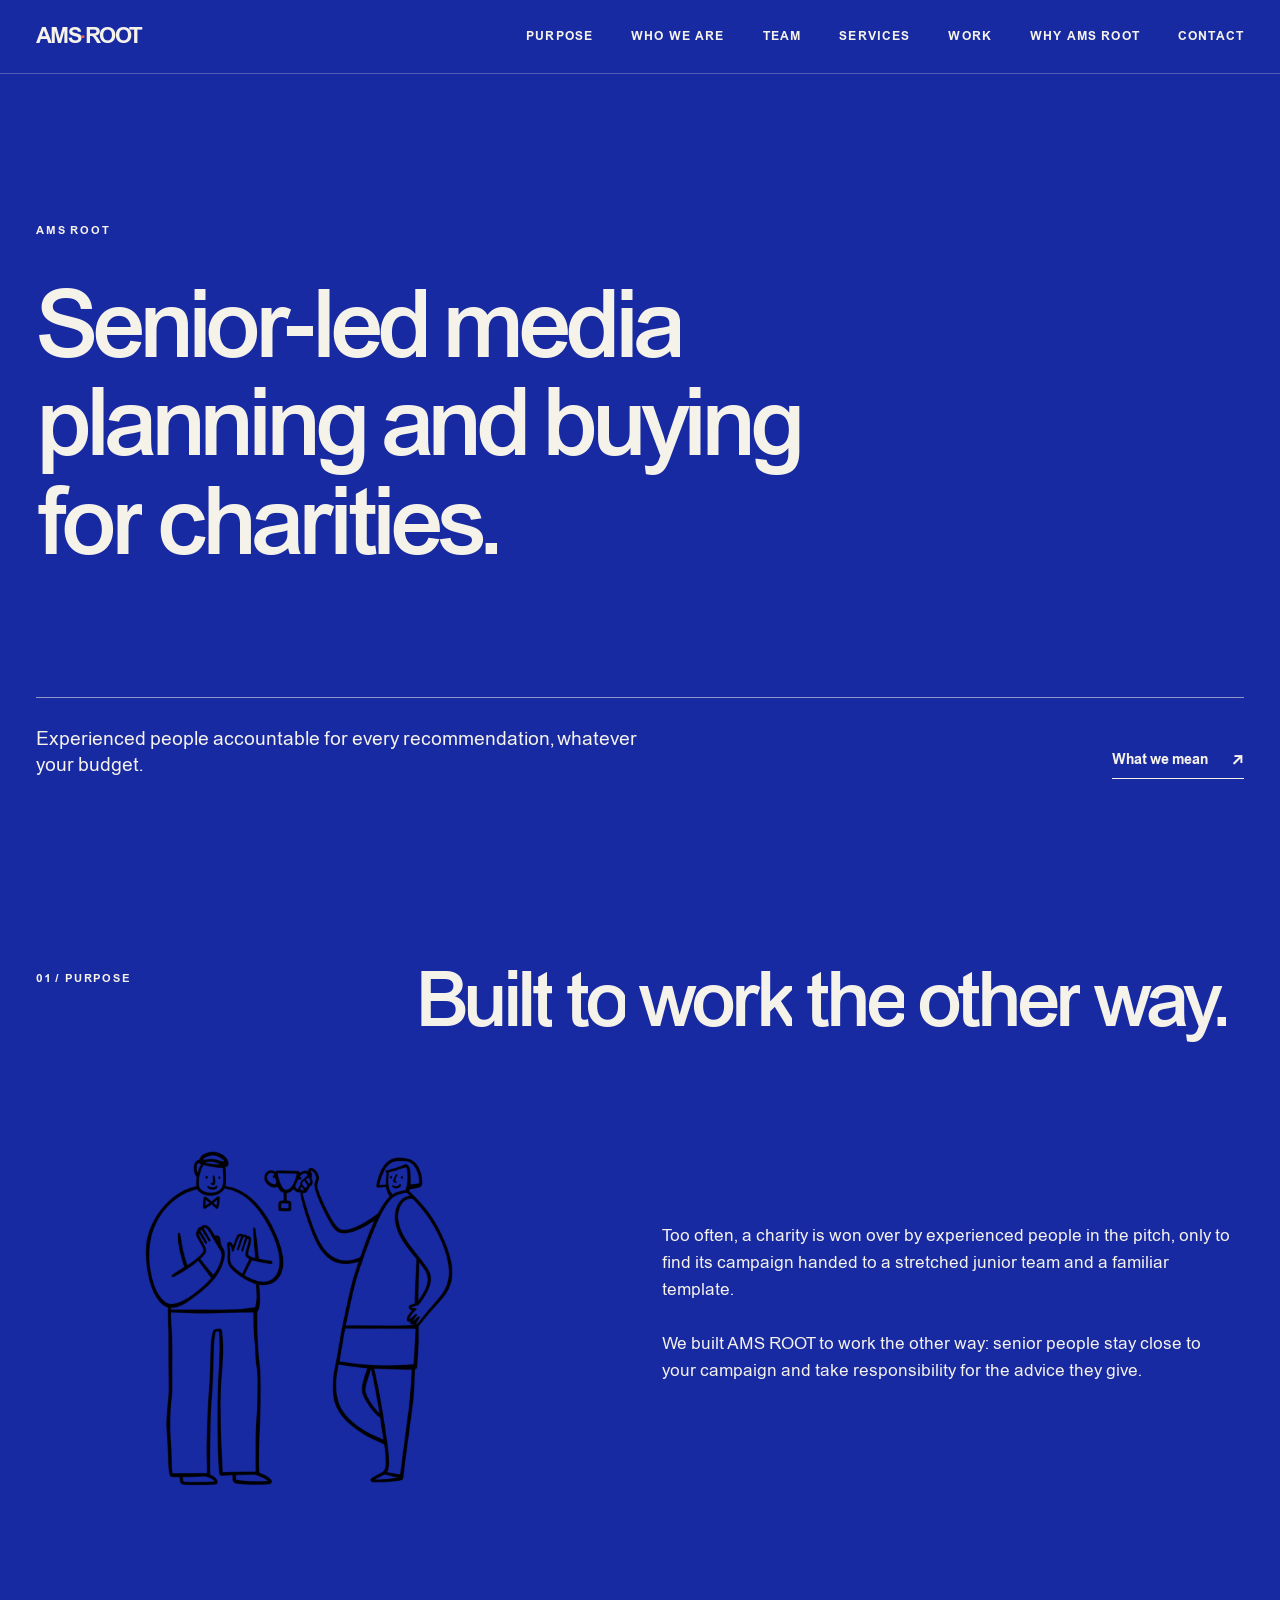
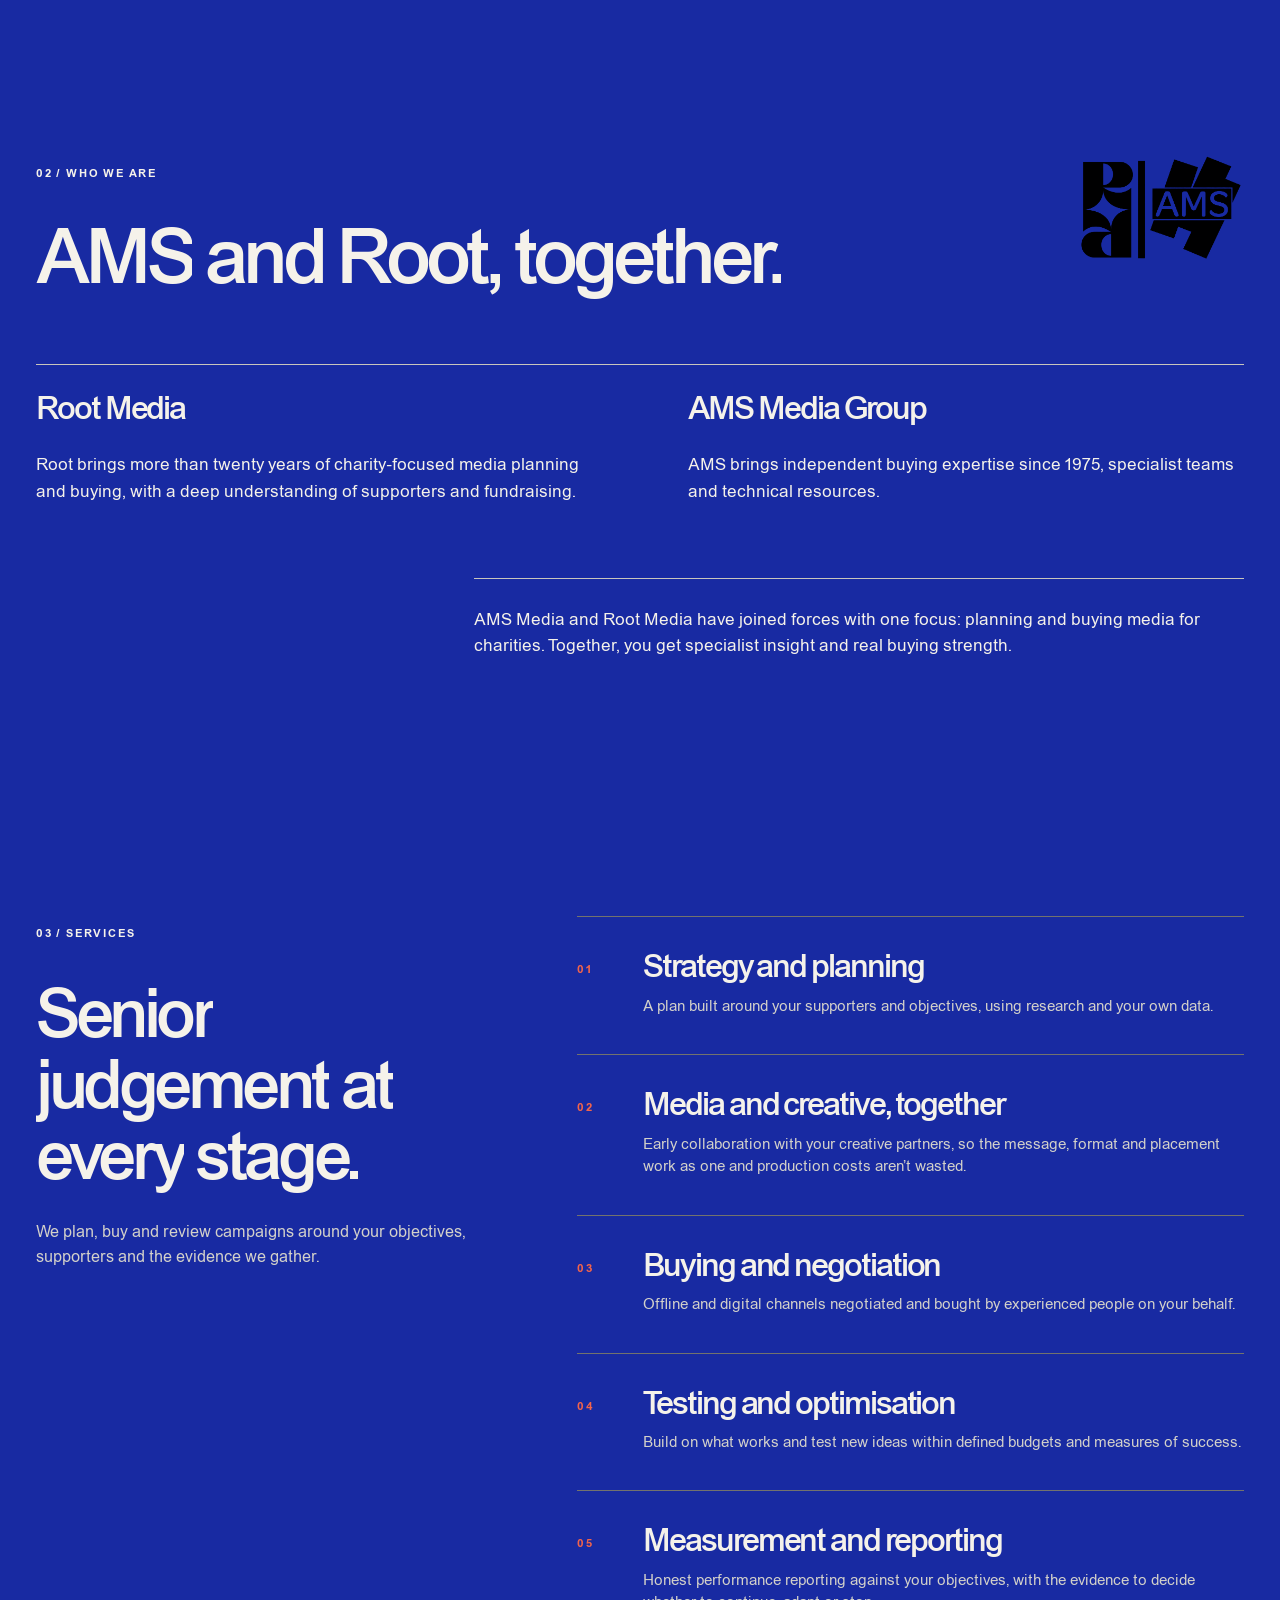
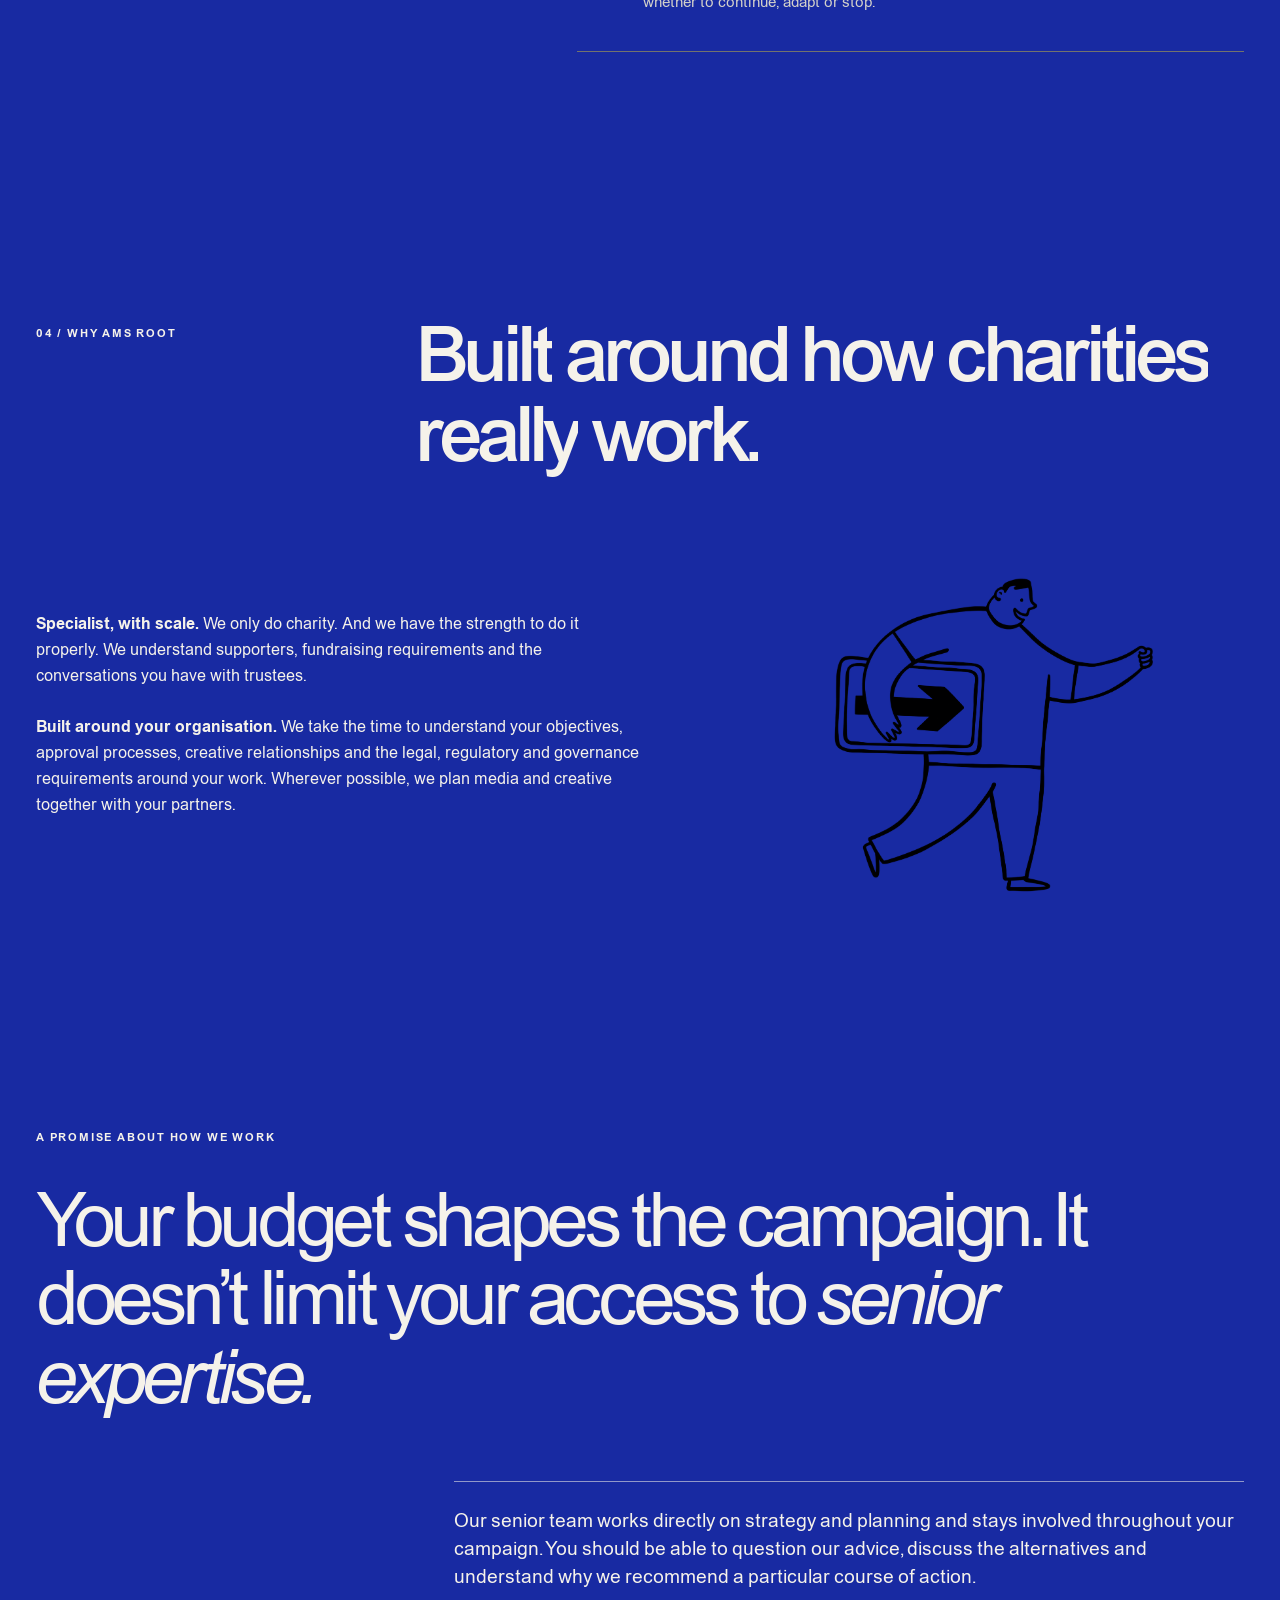
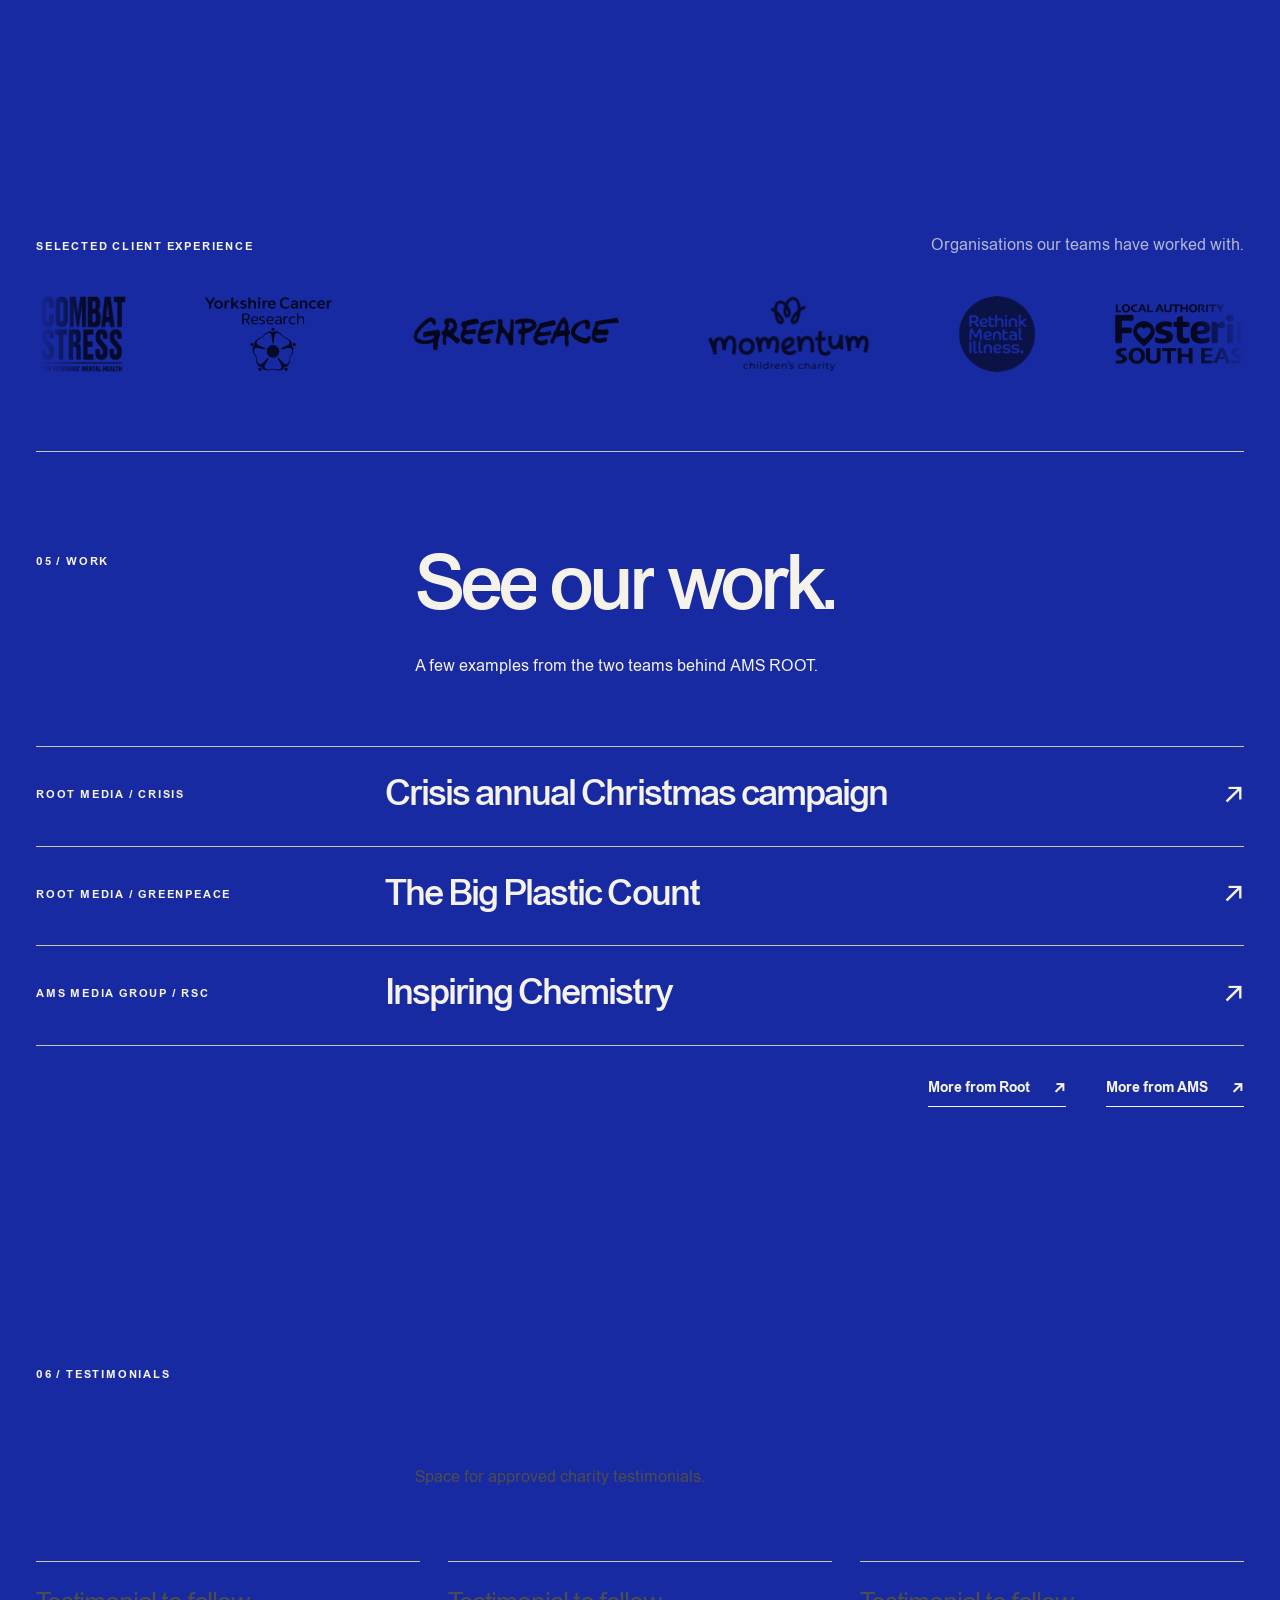
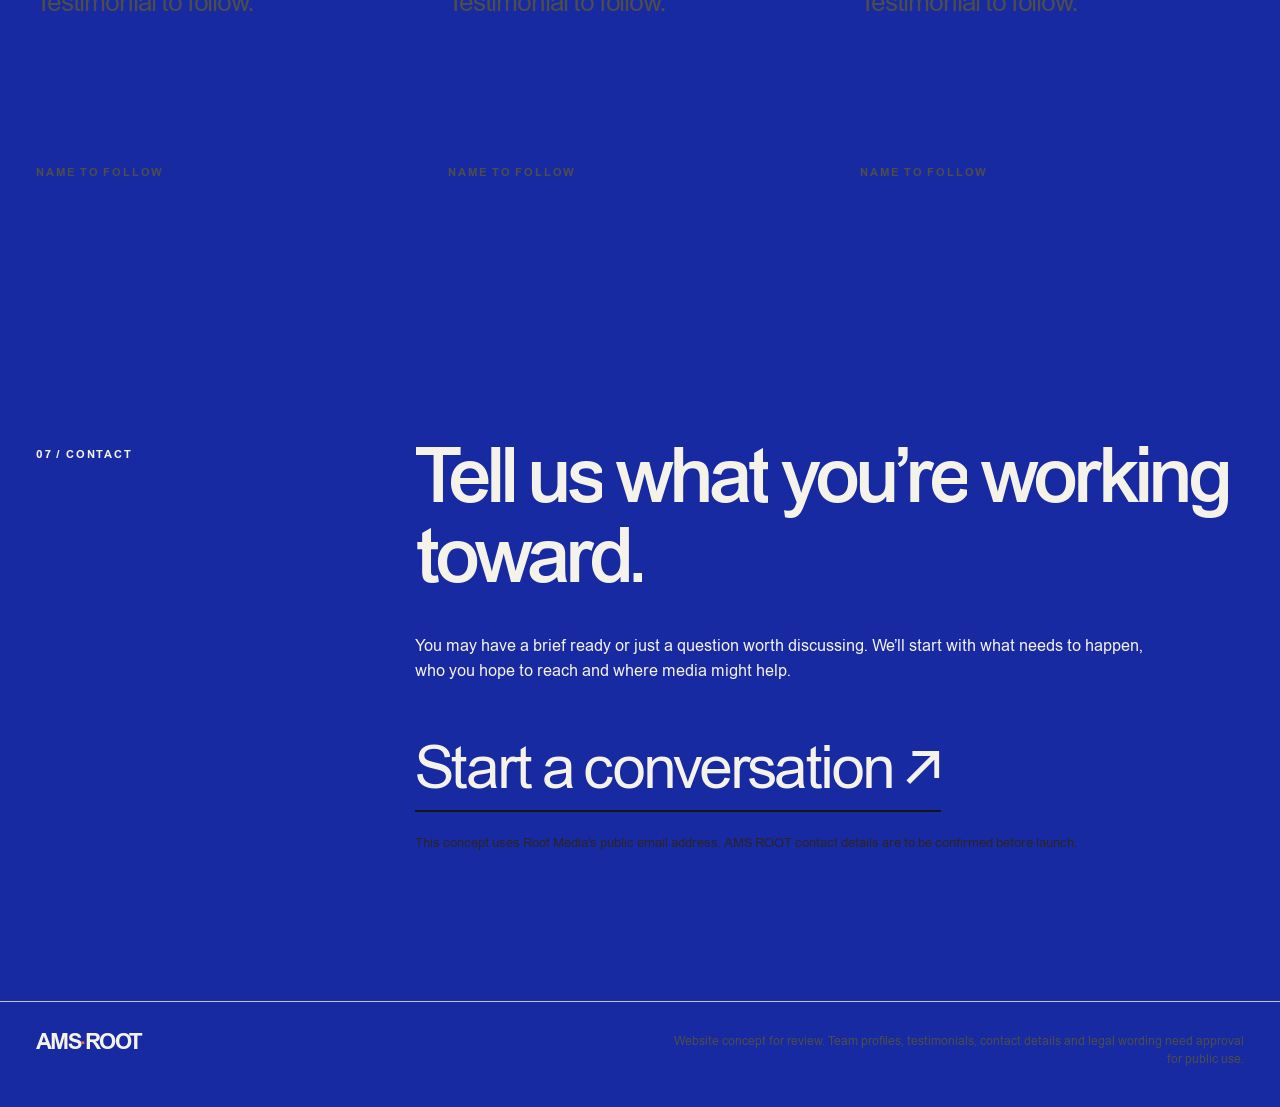
==== commit a70973e2: "Refine copy and add client ticker" ====
--- a/index.html
+++ b/index.html
@@ -215,8 +215,8 @@
     <section class="purpose" id="purpose" data-scroll-theme="paper"><div class="shell">
       <div class="split"><div class="section-label kicker">01 / Purpose</div><h2>Built to work the other way.</h2></div>
       <div class="purpose-row"><figure class="purpose-art"><img src="assets/illustration-trophy-transparent.png" alt="Line illustration of two people celebrating with a trophy" loading="lazy"></figure><div class="purpose-copy">
-        <p>A charity can be won over by experienced people in the pitch, only to find its campaign handed to a stretched junior team and a familiar template.</p>
-        <p>We built AMS ROOT to work the other way: the people shaping the strategy stay answerable for what happens next.</p>
+        <p>Too often, a charity is won over by experienced people in the pitch, only to find its campaign handed to a stretched junior team and a familiar template.</p>
+        <p>We built AMS ROOT to work the other way: senior people stay close to your campaign and take responsibility for the advice they give.</p>
       </div></div>
     </div></section>
 
@@ -230,11 +230,11 @@
     </div></section>
 
     <section class="work" id="work" data-scroll-theme="ink"><div class="shell">
-      <div class="work-heading"><div class="section-label kicker">03 / Services</div><div><h2>From first thought to final report.</h2><p class="intro">We plan, buy and review campaigns around your objectives, supporters and the evidence we gather.</p></div></div>
+      <div class="work-heading"><div class="section-label kicker">03 / Services</div><div><h2>Senior judgement at every stage.</h2><p class="intro">We plan, buy and review campaigns around your objectives, supporters and the evidence we gather.</p></div></div>
       <div class="work-list">
         <article class="work-item"><span class="number">01</span><span><h3>Strategy and planning</h3><p>A plan built around your supporters and objectives, using research and your own data.</p></span></article>
         <article class="work-item"><span class="number">02</span><span><h3>Media and creative, together</h3><p>Early collaboration with your creative partners, so the message, format and placement work as one and production costs aren’t wasted.</p></span></article>
-        <article class="work-item"><span class="number">03</span><span><h3>Buying and negotiation</h3><p>Offline and digital channels negotiated and bought with your objectives and budget in mind.</p></span></article>
+        <article class="work-item"><span class="number">03</span><span><h3>Buying and negotiation</h3><p>Offline and digital channels negotiated and bought by experienced people on your behalf.</p></span></article>
         <article class="work-item"><span class="number">04</span><span><h3>Testing and optimisation</h3><p>Build on what works and test new ideas within defined budgets and measures of success.</p></span></article>
         <article class="work-item"><span class="number">05</span><span><h3>Measurement and reporting</h3><p>Honest performance reporting against your objectives, with the evidence to decide whether to continue, adapt or stop.</p></span></article>
       </div>
@@ -251,6 +251,11 @@
     <section class="belief" data-scroll-theme="blue"><div class="shell"><div class="kicker">A promise about how we work</div><p class="statement">Your budget shapes the campaign. It doesn’t limit your access to <span>senior expertise.</span></p><p class="senior-promise">Our senior team works directly on strategy and planning and stays involved throughout your campaign. You should be able to question our advice, discuss the alternatives and understand why we recommend a particular course of action.</p></div></section>
 
     <section class="casework" id="casework" data-scroll-theme="paper"><div class="shell">
+      <div class="client-feature" aria-label="Selected client experience">
+        <div class="client-feature-head"><span class="kicker">Selected client experience</span><p>Organisations our teams have worked with.</p></div>
+        <svg class="client-filter" width="0" height="0" aria-hidden="true" focusable="false"><defs><filter id="client-ink" color-interpolation-filters="sRGB"><feColorMatrix type="matrix" values="0 0 0 0 0  0 0 0 0 0  0 0 0 0 0  -.3333 -.3333 -.3333 0 1"/><feComponentTransfer><feFuncA type="linear" slope="1.3" intercept="-.12"/></feComponentTransfer></filter></defs></svg>
+        <div class="client-ticker"><div class="client-ticker-track"><div class="client-ticker-group" role="list"><span class="client-logo" style="--logo-width:95px" role="listitem"><svg viewBox="166 118 215 193" role="img" aria-label="Combat Stress"><image href="assets/client-logo-sheet.png" width="2406" height="1036" filter="url(#client-ink)"/></svg></span><span class="client-logo" style="--logo-width:145px" role="listitem"><svg viewBox="568 151 267 165" role="img" aria-label="Yorkshire Cancer Research"><image href="assets/client-logo-sheet.png" width="2406" height="1036" filter="url(#client-ink)"/></svg></span><span class="client-logo" style="--logo-width:220px" role="listitem"><svg viewBox="1015 180 360 79" role="img" aria-label="Greenpeace"><image href="assets/client-logo-sheet.png" width="2406" height="1036" filter="url(#client-ink)"/></svg></span><span class="client-logo" style="--logo-width:195px" role="listitem"><svg viewBox="1524 109 348 173" role="img" aria-label="Momentum Children’s Charity"><image href="assets/client-logo-sheet.png" width="2406" height="1036" filter="url(#client-ink)"/></svg></span><span class="client-logo" style="--logo-width:92px" role="listitem"><svg viewBox="2041 94 206 206" role="img" aria-label="Rethink Mental Illness"><image href="assets/client-logo-sheet.png" width="2406" height="1036" filter="url(#client-ink)"/></svg></span><span class="client-logo" style="--logo-width:180px" role="listitem"><svg viewBox="138 444 297 123" role="img" aria-label="Local Authority Fostering South East"><image href="assets/client-logo-sheet.png" width="2406" height="1036" filter="url(#client-ink)"/></svg></span><span class="client-logo" style="--logo-width:155px" role="listitem"><svg viewBox="529 411 338 210" role="img" aria-label="Internet Watch Foundation"><image href="assets/client-logo-sheet.png" width="2406" height="1036" filter="url(#client-ink)"/></svg></span><span class="client-logo" style="--logo-width:155px" role="listitem"><svg viewBox="1035 411 320 203" role="img" aria-label="Mencap"><image href="assets/client-logo-sheet.png" width="2406" height="1036" filter="url(#client-ink)"/></svg></span><span class="client-logo" style="--logo-width:195px" role="listitem"><svg viewBox="1515 435 351 165" role="img" aria-label="World Land Trust"><image href="assets/client-logo-sheet.png" width="2406" height="1036" filter="url(#client-ink)"/></svg></span><span class="client-logo" style="--logo-width:115px" role="listitem"><svg viewBox="2026 420 236 194" role="img" aria-label="ACAMH"><image href="assets/client-logo-sheet.png" width="2406" height="1036" filter="url(#client-ink)"/></svg></span><span class="client-logo" style="--logo-width:200px" role="listitem"><svg viewBox="110 738 366 143" role="img" aria-label="Social Bite"><image href="assets/client-logo-sheet.png" width="2406" height="1036" filter="url(#client-ink)"/></svg></span><span class="client-logo" style="--logo-width:220px" role="listitem"><svg viewBox="561 767 401 102" role="img" aria-label="Alder Hey Children’s Charity"><image href="assets/client-logo-sheet.png" width="2406" height="1036" filter="url(#client-ink)"/></svg></span><span class="client-logo" style="--logo-width:95px" role="listitem"><svg viewBox="1109 696 214 219" role="img" aria-label="Crisis"><image href="assets/client-logo-sheet.png" width="2406" height="1036" filter="url(#client-ink)"/></svg></span><span class="client-logo" style="--logo-width:205px" role="listitem"><svg viewBox="1535 724 349 140" role="img" aria-label="Amnesty International"><image href="assets/client-logo-sheet.png" width="2406" height="1036" filter="url(#client-ink)"/></svg></span><span class="client-logo" style="--logo-width:195px" role="listitem"><svg viewBox="1979 717 333 153" role="img" aria-label="Mind"><image href="assets/client-logo-sheet.png" width="2406" height="1036" filter="url(#client-ink)"/></svg></span></div><div class="client-ticker-group" aria-hidden="true"><span class="client-logo" style="--logo-width:95px" role="listitem"><svg viewBox="166 118 215 193" role="img" aria-label="Combat Stress"><image href="assets/client-logo-sheet.png" width="2406" height="1036" filter="url(#client-ink)"/></svg></span><span class="client-logo" style="--logo-width:145px" role="listitem"><svg viewBox="568 151 267 165" role="img" aria-label="Yorkshire Cancer Research"><image href="assets/client-logo-sheet.png" width="2406" height="1036" filter="url(#client-ink)"/></svg></span><span class="client-logo" style="--logo-width:220px" role="listitem"><svg viewBox="1015 180 360 79" role="img" aria-label="Greenpeace"><image href="assets/client-logo-sheet.png" width="2406" height="1036" filter="url(#client-ink)"/></svg></span><span class="client-logo" style="--logo-width:195px" role="listitem"><svg viewBox="1524 109 348 173" role="img" aria-label="Momentum Children’s Charity"><image href="assets/client-logo-sheet.png" width="2406" height="1036" filter="url(#client-ink)"/></svg></span><span class="client-logo" style="--logo-width:92px" role="listitem"><svg viewBox="2041 94 206 206" role="img" aria-label="Rethink Mental Illness"><image href="assets/client-logo-sheet.png" width="2406" height="1036" filter="url(#client-ink)"/></svg></span><span class="client-logo" style="--logo-width:180px" role="listitem"><svg viewBox="138 444 297 123" role="img" aria-label="Local Authority Fostering South East"><image href="assets/client-logo-sheet.png" width="2406" height="1036" filter="url(#client-ink)"/></svg></span><span class="client-logo" style="--logo-width:155px" role="listitem"><svg viewBox="529 411 338 210" role="img" aria-label="Internet Watch Foundation"><image href="assets/client-logo-sheet.png" width="2406" height="1036" filter="url(#client-ink)"/></svg></span><span class="client-logo" style="--logo-width:155px" role="listitem"><svg viewBox="1035 411 320 203" role="img" aria-label="Mencap"><image href="assets/client-logo-sheet.png" width="2406" height="1036" filter="url(#client-ink)"/></svg></span><span class="client-logo" style="--logo-width:195px" role="listitem"><svg viewBox="1515 435 351 165" role="img" aria-label="World Land Trust"><image href="assets/client-logo-sheet.png" width="2406" height="1036" filter="url(#client-ink)"/></svg></span><span class="client-logo" style="--logo-width:115px" role="listitem"><svg viewBox="2026 420 236 194" role="img" aria-label="ACAMH"><image href="assets/client-logo-sheet.png" width="2406" height="1036" filter="url(#client-ink)"/></svg></span><span class="client-logo" style="--logo-width:200px" role="listitem"><svg viewBox="110 738 366 143" role="img" aria-label="Social Bite"><image href="assets/client-logo-sheet.png" width="2406" height="1036" filter="url(#client-ink)"/></svg></span><span class="client-logo" style="--logo-width:220px" role="listitem"><svg viewBox="561 767 401 102" role="img" aria-label="Alder Hey Children’s Charity"><image href="assets/client-logo-sheet.png" width="2406" height="1036" filter="url(#client-ink)"/></svg></span><span class="client-logo" style="--logo-width:95px" role="listitem"><svg viewBox="1109 696 214 219" role="img" aria-label="Crisis"><image href="assets/client-logo-sheet.png" width="2406" height="1036" filter="url(#client-ink)"/></svg></span><span class="client-logo" style="--logo-width:205px" role="listitem"><svg viewBox="1535 724 349 140" role="img" aria-label="Amnesty International"><image href="assets/client-logo-sheet.png" width="2406" height="1036" filter="url(#client-ink)"/></svg></span><span class="client-logo" style="--logo-width:195px" role="listitem"><svg viewBox="1979 717 333 153" role="img" aria-label="Mind"><image href="assets/client-logo-sheet.png" width="2406" height="1036" filter="url(#client-ink)"/></svg></span></div></div></div>
+      </div>
       <div class="casework-heading"><div class="section-label kicker">05 / Work</div><div><h2>See our work.</h2><p>A few examples from the two teams behind AMS ROOT.</p></div></div>
       <div class="casework-list">
         <a class="casework-link" href="https://www.rootmedia.co.uk/work/annual-christmas-campaign" target="_blank" rel="noopener noreferrer" aria-label="Crisis annual Christmas campaign case study on Root Media, opens in a new tab"><span class="casework-source">Root Media / Crisis</span><span class="casework-title">Crisis annual Christmas campaign</span><span class="casework-arrow" aria-hidden="true">↗</span></a>
--- a/assets/site-effects.css
+++ b/assets/site-effects.css
@@ -59,3 +59,64 @@
   body { transition: none; }
   .motion-ready .reveal-heading .reveal-word > span { opacity: 1; transform: none; transition: none; }
 }
+
+/* Keep the fixed navigation legible as sections change colour. */
+.header {
+  background-color: var(--surface);
+  color: var(--surface-text);
+  border-color: color-mix(in srgb, currentColor 25%, transparent);
+  transition: background-color .75s cubic-bezier(.22, 1, .36, 1), color .55s ease, border-color .55s ease;
+}
+.brand span { color: var(--vermilion); }
+.menu { color: inherit; }
+
+/* Give animated letters breathing room and avoid a crowded tablet navigation. */
+main h1, main h2 { line-height: 1.04; }
+.reveal-word { padding-top: .14em; padding-bottom: .18em; margin-top: -.14em; margin-bottom: -.18em; }
+@media (max-width: 1100px) {
+  .header-inner { min-height: 64px; }
+  .menu { display: block; }
+  .nav { display: none; position: absolute; top: 100%; left: 0; right: 0; background: var(--surface); color: var(--surface-text); border-bottom: 1px solid color-mix(in srgb, currentColor 25%, transparent); padding: 17px 23px; flex-direction: column; align-items: stretch; gap: 0; }
+  .nav.open { display: flex; }
+  .nav a { padding: 13px 0; font-size: .8rem; }
+}
+
+/* A small reduction in reading copy; display headings keep their scale. */
+body { font-size: 15px; }
+.hero-bottom p { font-size: clamp(1rem, 1.45vw, 1.31rem); }
+.purpose-copy p, .who-grid p, .who-together { font-size: clamp(1rem, 1.35vw, 1.18rem); }
+.work-heading .intro, .casework-heading p, .testimonial-intro, .contact-copy, .team-head p { font-size: 1.02rem; }
+.work-item p { font-size: .94rem; }
+.philosophy-grid p { font-size: 1.03rem; }
+.belief .senior-promise { font-size: clamp(1.06rem, 1.5vw, 1.39rem); }
+.intro-bottom p { font-size: clamp(1.07rem, 1.55vw, 1.39rem); }
+@media (max-width: 760px) {
+  body { font-size: 15px; }
+  .purpose-copy p, .philosophy-grid p, .casework-heading p { font-size: 1rem; }
+  .nav { top: 100%; padding-inline: 17px; }
+}
+
+/* The client marks are individually framed, with their supplied background removed in SVG. */
+.client-feature { margin: 0 0 92px; padding-bottom: 74px; border-bottom: 1px solid var(--line); }
+.client-feature-head { display: flex; align-items: baseline; justify-content: space-between; gap: 22px; margin-bottom: 33px; }
+.client-feature-head p { font-size: 1.02rem; color: inherit; opacity: .7; }
+.client-filter { position: absolute; width: 0; height: 0; overflow: hidden; }
+.client-ticker { overflow: hidden; mask-image: linear-gradient(to right, transparent, #000 4%, #000 96%, transparent); }
+.client-ticker-track { display: flex; width: max-content; animation: client-drift 56s linear infinite; }
+.client-ticker:hover .client-ticker-track { animation-play-state: paused; }
+.client-ticker-group { display: flex; align-items: center; gap: 65px; padding-right: 65px; flex: none; }
+.client-logo { flex: none; display: grid; place-items: center; width: var(--logo-width); height: 86px; }
+.client-logo svg { display: block; width: 100%; height: 100%; overflow: hidden; }
+@keyframes client-drift { to { transform: translateX(-50%); } }
+@media (max-width: 760px) {
+  .client-feature { margin-bottom: 67px; padding-bottom: 56px; }
+  .client-feature-head { display: block; margin-bottom: 26px; }
+  .client-feature-head p { margin-top: 10px; font-size: 1rem; }
+  .client-ticker-group { gap: 42px; padding-right: 42px; }
+  .client-logo { height: 72px; width: calc(var(--logo-width) * .85); }
+}
+@media (prefers-reduced-motion: reduce) {
+  .client-ticker { overflow-x: auto; mask-image: none; }
+  .client-ticker-track { animation: none; }
+  .client-ticker-group[aria-hidden="true"] { display: none; }
+}
